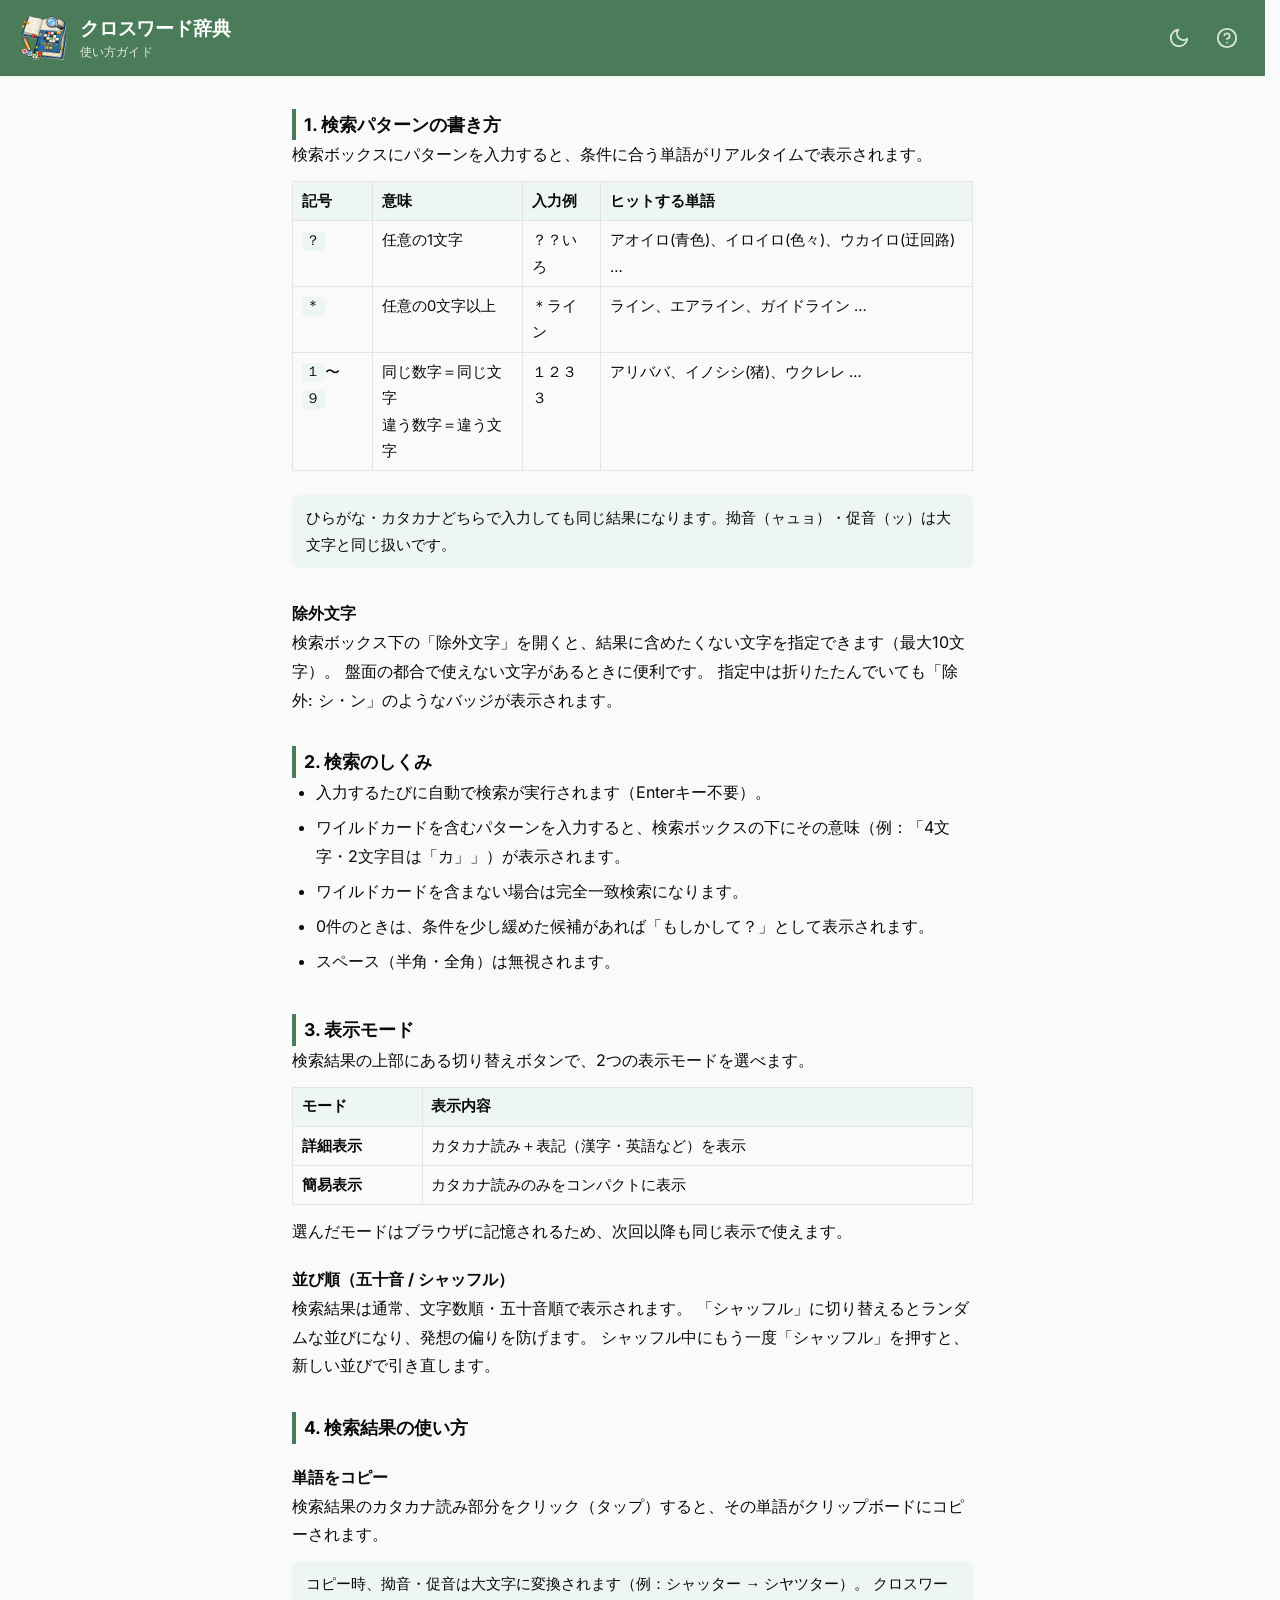
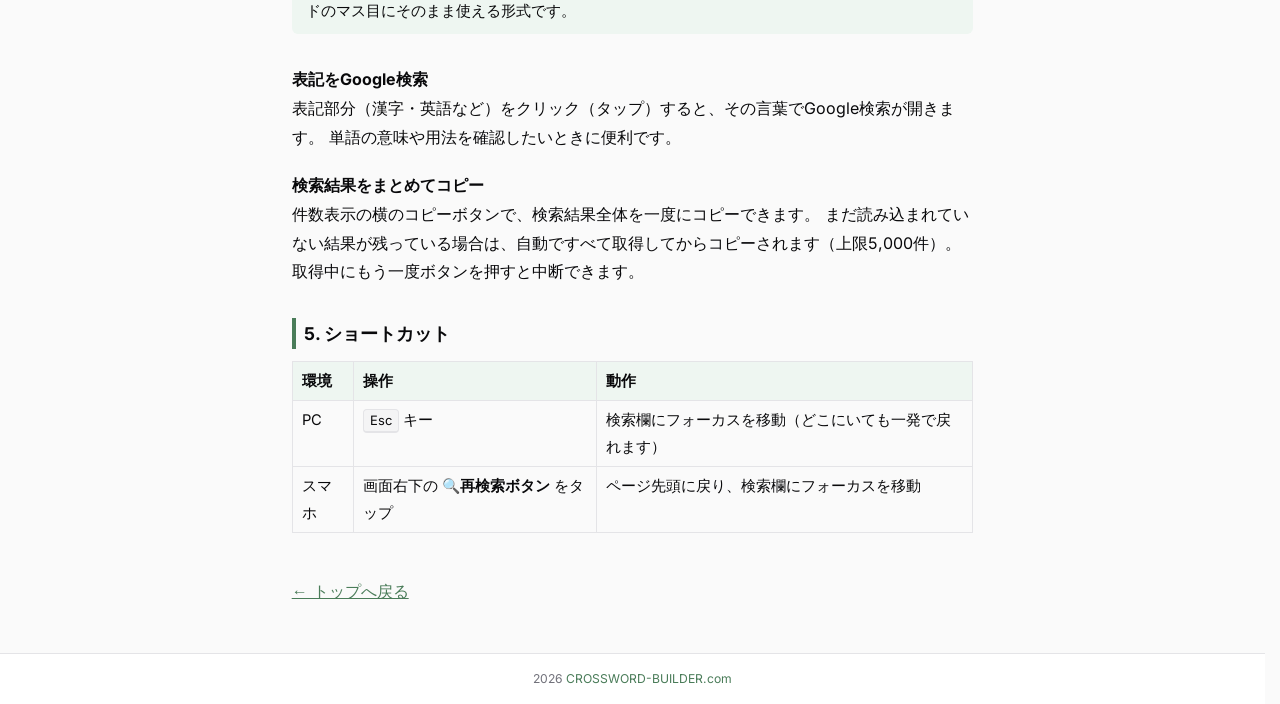
==== frontend/help.html @ 97c14ed9 "検索結果の件数表示もPCで中央寄せに Co-Authored-By: Claude Fable 5 <noreply@anthropic.com>" ====
<!DOCTYPE html>
<html lang="ja">
<head>
  <meta charset="UTF-8">
  <meta name="viewport" content="width=device-width, initial-scale=1.0">
  <meta name="theme-color" content="#4A7C59">
  <script>
    (function () {
      try {
        var t = localStorage.getItem('theme');
        if (t === 'dark' || t === 'light') {
          document.documentElement.setAttribute('data-theme', t);
        }
      } catch (e) {}
      document.addEventListener('DOMContentLoaded', function () {
        var btn = document.getElementById('theme-toggle');
        if (!btn) return;
        btn.addEventListener('click', function () {
          var html = document.documentElement;
          var cur = html.getAttribute('data-theme') ||
            (window.matchMedia('(prefers-color-scheme: dark)').matches ? 'dark' : 'light');
          var next = cur === 'dark' ? 'light' : 'dark';
          html.setAttribute('data-theme', next);
          try { localStorage.setItem('theme', next); } catch (e) {}
        });
      });
    })();
  </script>
  <meta name="robots" content="noindex,follow">
  <title>使い方ガイド｜クロスワード辞典</title>
  <meta property="og:type" content="article">
  <meta property="og:url" content="https://findword.crossword-builder.com/help.html">
  <meta property="og:title" content="使い方ガイド｜クロスワード辞典">
  <meta property="og:description" content="クロスワード辞典の検索方法・操作ガイド。">
  <meta property="og:locale" content="ja_JP">
  <meta property="og:site_name" content="クロスワード辞典">
  <meta property="og:image" content="https://findword.crossword-builder.com/og-image.jpg">
  <meta property="og:image:type" content="image/jpeg">
  <meta property="og:image:width" content="1200">
  <meta property="og:image:height" content="630">
  <meta name="twitter:card" content="summary_large_image">
  <meta name="twitter:image" content="https://findword.crossword-builder.com/og-image.jpg">
  <link rel="icon" type="image/png" href="favicon.png">
  <link rel="manifest" href="/manifest.webmanifest">
  <link rel="apple-touch-icon" href="/apple-touch-icon.png">
  <link rel="stylesheet" href="style.css?v=2026061008">
  <style>
    .help-main { max-width: 720px; margin: 0 auto; padding: 1.5em 1.2em 3em; line-height: 1.8; }
    .help-main h2 { font-size: 1.1em; margin-top: 1.8em; border-left: 4px solid var(--clr-primary); padding-left: 0.5em; }
    .help-main h2:first-of-type { margin-top: 0.5em; }
    .help-main h3 { font-size: 1em; margin-top: 1.2em; }
    .help-main table { border-collapse: collapse; width: 100%; margin: 0.8em 0; font-size: 0.92em; }
    .help-main th, .help-main td { border: 1px solid var(--clr-border); padding: 0.4em 0.6em; text-align: left; vertical-align: top; }
    .help-main th { background: var(--clr-chip-soft-bg); white-space: nowrap; }
    .help-main code { background: var(--clr-chip-soft-bg); padding: 0.1em 0.35em; border-radius: 3px; font-size: 0.95em; }
    .help-main kbd { display: inline-block; background: var(--clr-code-bg); border: 1px solid var(--clr-border); border-bottom-width: 2px; border-radius: 4px; padding: 0.1em 0.45em; font-family: inherit; font-size: 0.88em; line-height: 1.4; }
    .help-main ul, .help-main ol { padding-left: 1.5em; }
    .help-main li { margin-bottom: 0.4em; }
    .help-main .tip { background: var(--clr-chip-soft-bg); border-radius: 6px; padding: 0.7em 1em; margin: 0.8em 0; font-size: 0.92em; }
    .back-link { display: inline-block; margin-top: 2em; }
  </style>
</head>
<body>

<header>
  <a href="/" class="header-icon-link" aria-label="ホームへ戻る"><img src="favicon.png" alt="" class="header-icon" aria-hidden="true"></a>
  <div>
    <h1>クロスワード辞典</h1>
    <p>使い方ガイド</p>
  </div>
  <button type="button" class="header-theme-toggle" id="theme-toggle" aria-label="テーマ切替" title="テーマ切替">
    <svg class="theme-icon-moon" xmlns="http://www.w3.org/2000/svg" width="22" height="22" viewBox="0 0 24 24" fill="none" stroke="currentColor" stroke-width="2" stroke-linecap="round" stroke-linejoin="round" aria-hidden="true">
      <path d="M21 12.79A9 9 0 1 1 11.21 3 7 7 0 0 0 21 12.79z"/>
    </svg>
    <svg class="theme-icon-sun" xmlns="http://www.w3.org/2000/svg" width="22" height="22" viewBox="0 0 24 24" fill="none" stroke="currentColor" stroke-width="2" stroke-linecap="round" stroke-linejoin="round" aria-hidden="true">
      <circle cx="12" cy="12" r="4"/><path d="M12 2v2"/><path d="M12 20v2"/><path d="m4.93 4.93 1.41 1.41"/><path d="m17.66 17.66 1.41 1.41"/><path d="M2 12h2"/><path d="M20 12h2"/><path d="m6.34 17.66-1.41 1.41"/><path d="m19.07 4.93-1.41 1.41"/>
    </svg>
  </button>
  <a href="help.html" class="header-help-link" aria-label="使い方ガイド">
    <svg xmlns="http://www.w3.org/2000/svg" width="22" height="22" viewBox="0 0 24 24" fill="none" stroke="currentColor" stroke-width="2" stroke-linecap="round" stroke-linejoin="round" aria-hidden="true">
      <circle cx="12" cy="12" r="10"/><path d="M9.09 9a3 3 0 0 1 5.83 1c0 2-3 3-3 3"/><line x1="12" y1="17" x2="12.01" y2="17"/>
    </svg>
  </a>
</header>

<main class="help-main">

  <h2>1. 検索パターンの書き方</h2>
  <p>検索ボックスにパターンを入力すると、条件に合う単語がリアルタイムで表示されます。</p>

  <table>
    <thead>
      <tr><th>記号</th><th>意味</th><th>入力例</th><th>ヒットする単語</th></tr>
    </thead>
    <tbody>
      <tr>
        <td><code>？</code></td>
        <td>任意の1文字</td>
        <td>？？いろ</td>
        <td>アオイロ(青色)、イロイロ(色々)、ウカイロ(迂回路) …</td>
      </tr>
      <tr>
        <td><code>＊</code></td>
        <td>任意の0文字以上</td>
        <td>＊ライン</td>
        <td>ライン、エアライン、ガイドライン …</td>
      </tr>
      <tr>
        <td><code>１</code>〜<code>９</code></td>
        <td>同じ数字＝同じ文字<br>違う数字＝違う文字</td>
        <td>１２３３</td>
        <td>アリババ、イノシシ(猪)、ウクレレ …</td>
      </tr>
    </tbody>
  </table>
<!--
  <h3>組み合わせ例</h3>
  <ul>
    <li><code>ク？スワード</code> → クロスワード</li>
    <li><code>＊トリ</code> → トリ、コトリ、カキトリ …</li>
    <li><code>１２１２</code> → アイアイ、イロイロ …（繰り返しパターン）</li>
  </ul>
-->
  <div class="tip">
    ひらがな・カタカナどちらで入力しても同じ結果になります。拗音（ャュョ）・促音（ッ）は大文字と同じ扱いです。
  </div>

  <h3>除外文字</h3>
  <p>
    検索ボックス下の「除外文字」を開くと、結果に含めたくない文字を指定できます（最大10文字）。
    盤面の都合で使えない文字があるときに便利です。
    指定中は折りたたんでいても「除外: シ・ン」のようなバッジが表示されます。
  </p>

  <h2>2. 検索のしくみ</h2>
  <ul>
    <li>入力するたびに自動で検索が実行されます（Enterキー不要）。</li>
    <li>ワイルドカードを含むパターンを入力すると、検索ボックスの下にその意味（例：「4文字・2文字目は「カ」」）が表示されます。</li>
    <li>ワイルドカードを含まない場合は完全一致検索になります。</li>
    <li>0件のときは、条件を少し緩めた候補があれば「もしかして？」として表示されます。</li>
    <li>スペース（半角・全角）は無視されます。</li>
  </ul>

  <h2>3. 表示モード</h2>
  <p>検索結果の上部にある切り替えボタンで、2つの表示モードを選べます。</p>
  <table>
    <thead>
      <tr><th>モード</th><th>表示内容</th></tr>
    </thead>
    <tbody>
      <tr>
        <td><strong>詳細表示</strong></td>
        <td>カタカナ読み＋表記（漢字・英語など）を表示</td>
      </tr>
      <tr>
        <td><strong>簡易表示</strong></td>
        <td>カタカナ読みのみをコンパクトに表示</td>
      </tr>
    </tbody>
  </table>
  <p>選んだモードはブラウザに記憶されるため、次回以降も同じ表示で使えます。</p>

  <h3>並び順（五十音 / シャッフル）</h3>
  <p>
    検索結果は通常、文字数順・五十音順で表示されます。
    「シャッフル」に切り替えるとランダムな並びになり、発想の偏りを防げます。
    シャッフル中にもう一度「シャッフル」を押すと、新しい並びで引き直します。
  </p>

  <h2>4. 検索結果の使い方</h2>

  <h3>単語をコピー</h3>
  <p>
    検索結果のカタカナ読み部分をクリック（タップ）すると、その単語がクリップボードにコピーされます。
  </p>
  <div class="tip">
    コピー時、拗音・促音は大文字に変換されます（例：シャッター → シヤツター）。
    クロスワードのマス目にそのまま使える形式です。
  </div>

  <h3>表記をGoogle検索</h3>
  <p>
    表記部分（漢字・英語など）をクリック（タップ）すると、その言葉でGoogle検索が開きます。
    単語の意味や用法を確認したいときに便利です。
  </p>

  <h3>検索結果をまとめてコピー</h3>
  <p>
    件数表示の横のコピーボタンで、検索結果全体を一度にコピーできます。
    まだ読み込まれていない結果が残っている場合は、自動ですべて取得してからコピーされます（上限5,000件）。
    取得中にもう一度ボタンを押すと中断できます。
  </p>

  <h2>5. ショートカット</h2>
  <table>
    <thead>
      <tr><th>環境</th><th>操作</th><th>動作</th></tr>
    </thead>
    <tbody>
      <tr>
        <td>PC</td>
        <td><kbd>Esc</kbd> キー</td>
        <td>検索欄にフォーカスを移動（どこにいても一発で戻れます）</td>
      </tr>
      <tr>
        <td>スマホ</td>
        <td>画面右下の <strong>🔍再検索ボタン</strong> をタップ</td>
        <td>ページ先頭に戻り、検索欄にフォーカスを移動</td>
      </tr>
    </tbody>
  </table>

  <p class="back-link"><a href="/">← トップへ戻る</a></p>
</main>

<footer>
  2026 <a href="https://crossword-builder.com" target="_blank" rel="noopener">CROSSWORD-BUILDER.com</a>
</footer>

</body>
</html>
---- frontend/style.css ----
@font-face {
  font-family: 'Inter';
  font-style: normal;
  font-weight: 400 700;
  font-display: swap;
  src: url('fonts/inter-latin.woff2') format('woff2');
  unicode-range: U+0000-00FF, U+0131, U+0152-0153, U+02BB-02BC, U+02C6, U+02DA,
    U+02DC, U+0304, U+0308, U+0329, U+2000-206F, U+20AC, U+2122, U+2191,
    U+2193, U+2212, U+2215, U+FEFF, U+FFFD;
}

/* Noto Sans JP is bundled at frontend/fonts/noto-sans-jp/.
   To enable it again, add this as the first line:
   @import url('fonts/noto-sans-jp/package/wght.css');
   Then include "Noto Sans JP" after "Inter" in the body font-family. */

/* ─────────────────────────────────────────
   リセット・基本
───────────────────────────────────────── */
*, *::before, *::after {
  box-sizing: border-box;
  margin: 0;
  padding: 0;
}

:root {
  /* ─────────────────────────────────────────
     デザイントークン（shadcn/ui new-york 寄せ）
     既存の --clr-* は互換のため残置。新規は shadcn 命名に揃える。
  ───────────────────────────────────────── */

  /* 基本色（new-york: ややクールなニュートラル zinc 寄り） */
  --clr-bg:         #fafafa;   /* zinc-50 相当 */
  --clr-surface:    #ffffff;
  --clr-border:     #e4e4e7;   /* zinc-200 */
  --clr-text:       #09090b;   /* zinc-950 */
  --clr-muted:      #71717a;   /* zinc-500 */
  --clr-disabled:   #a1a1aa;   /* zinc-400 */
  --clr-reading:    #09090b;
  --clr-divider:    #e4e4e7;

  /* プライマリ（ブランド moss green） */
  --clr-primary:      #4A7C59;
  --clr-primary-rgb:  74, 124, 89;
  --clr-primary-fill:    #4A7C59;
  --clr-primary-fill-hv: #3F6B4C;
  --clr-primary-hv:      var(--clr-primary-fill-hv);

  /* ホバー / 副次色 */
  --clr-hover-bg:       #f4f4f5;   /* zinc-100：ニュートラルなホバー */
  --clr-hover-border:   #9fbea8;
  --clr-variant-bg:     #f4f4f5;
  --clr-variant-border: #e4e4e7;
  --clr-variant-text:   #52525b;   /* zinc-600 */
  --clr-chip-soft-bg:   #eef6f1;
  --clr-code-bg:        #f4f4f5;
  --clr-code-accent:    #c7254e;
  --clr-clear-btn-bg:   #71717a;
  --clr-clear-btn-hv:   #27272a;

  /* 状態 */
  --clr-error:      #dc2626;   /* shadcn destructive */

  /* トースト */
  --clr-toast-bg:   #18181b;   /* zinc-900 */
  --clr-toast-text: #fafafa;

  /* shadcn 命名エイリアス */
  --background:           var(--clr-bg);
  --foreground:           var(--clr-text);
  --card:                 var(--clr-surface);
  --card-foreground:      var(--clr-text);
  --popover:              var(--clr-surface);
  --popover-foreground:   var(--clr-text);
  --primary:              var(--clr-primary-fill);
  --primary-foreground:   #ffffff;
  --secondary:            var(--clr-hover-bg);
  --secondary-foreground: var(--clr-text);
  --muted:                var(--clr-hover-bg);
  --muted-foreground:     var(--clr-muted);
  --accent:               var(--clr-hover-bg);
  --accent-foreground:    var(--clr-text);
  --destructive:          var(--clr-error);
  --border:               var(--clr-border);
  --input:                var(--clr-border);
  --ring:                 rgba(var(--clr-primary-rgb), .55);

  /* 角丸スケール（new-york: 0.5rem 基準＋小・中） */
  --radius:         8px;        /* card / area */
  --radius-md:      6px;        /* button / input */
  --radius-sm:      4px;        /* chip 内訳要素 */

  /* シャドウスケール（shadcn は非常に控えめ） */
  --shadow-xs:      0 1px 2px 0 rgba(0,0,0,.04);
  --shadow-sm:      0 1px 2px 0 rgba(0,0,0,.05);
  --shadow:         0 1px 3px 0 rgba(0,0,0,.08), 0 1px 2px -1px rgba(0,0,0,.06);
  --shadow-md:      0 4px 6px -1px rgba(0,0,0,.10), 0 2px 4px -2px rgba(0,0,0,.06);
  --shadow-lg:      0 10px 15px -3px rgba(0,0,0,.10), 0 4px 6px -4px rgba(0,0,0,.05);
}

/* ─────────────────────────────────────────
   ダークモード
   ・初期状態は OS 設定（prefers-color-scheme）に追従
   ・ユーザーがヘッダーのトグルで明示指定した場合は
     html[data-theme="light" | "dark"] が最優先で適用される
───────────────────────────────────────── */
/* ダークモード共通トークン（new-york dark: zinc-950 / zinc-50 系） */
@media (prefers-color-scheme: dark) {
  /* ユーザーが明示的にライトを選んでいない場合のみ適用 */
  html:not([data-theme="light"]) {
    --clr-bg:         #09090b;   /* zinc-950 */
    --clr-surface:    #18181b;   /* zinc-900 */
    --clr-border:     #27272a;   /* zinc-800 */
    --clr-text:       #fafafa;   /* zinc-50 */
    --clr-muted:      #a1a1aa;   /* zinc-400 */
    --clr-disabled:   #52525b;   /* zinc-600 */
    --clr-reading:    #fafafa;
    --clr-divider:    #27272a;

    --clr-primary:         #8FBC9A;
    --clr-primary-rgb:     143, 188, 154;
    --clr-primary-fill:    #4A7C59;
    --clr-primary-fill-hv: #5B8F68;

    --clr-hover-bg:       #27272a;   /* zinc-800：ニュートラルなホバー */
    --clr-hover-border:   #5f8b6d;
    --clr-variant-bg:     #27272a;
    --clr-variant-border: #3f3f46;   /* zinc-700 */
    --clr-variant-text:   #d4d4d8;   /* zinc-300 */
    --clr-chip-soft-bg:   rgba(143, 188, 154, .15);
    --clr-code-bg:        #27272a;
    --clr-code-accent:    #ff8095;
    --clr-clear-btn-bg:   #3f3f46;
    --clr-clear-btn-hv:   #71717a;

    --clr-error:      #ef4444;
    --destructive:    #ef4444;

    --clr-toast-bg:   #fafafa;       /* shadcn dark Sonner: 反転して明色背景 */
    --clr-toast-text: #18181b;

    /* shadcn 命名再設定（暗色側で必要なものだけ上書き） */
    --background:           var(--clr-bg);
    --foreground:           var(--clr-text);
    --card:                 var(--clr-surface);
    --card-foreground:      var(--clr-text);
    --popover:              var(--clr-surface);
    --popover-foreground:   var(--clr-text);
    --secondary:            #27272a;
    --secondary-foreground: var(--clr-text);
    --muted:                #27272a;
    --muted-foreground:     var(--clr-muted);
    --accent:               #27272a;
    --accent-foreground:    var(--clr-text);
    --border:               var(--clr-border);
    --input:                var(--clr-border);
    --ring:                 rgba(var(--clr-primary-rgb), .65);

    --shadow-xs:      0 1px 2px 0 rgba(0,0,0,.40);
    --shadow-sm:      0 1px 2px 0 rgba(0,0,0,.45);
    --shadow:         0 1px 3px 0 rgba(0,0,0,.55), 0 1px 2px -1px rgba(0,0,0,.45);
    --shadow-md:      0 4px 6px -1px rgba(0,0,0,.55), 0 2px 4px -2px rgba(0,0,0,.40);
    --shadow-lg:      0 10px 15px -3px rgba(0,0,0,.60), 0 4px 6px -4px rgba(0,0,0,.40);
  }
}

/* ユーザーがダークを明示指定（OS 設定より優先） */
html[data-theme="dark"] {
  --clr-bg:         #09090b;
  --clr-surface:    #18181b;
  --clr-border:     #27272a;
  --clr-text:       #fafafa;
  --clr-muted:      #a1a1aa;
  --clr-disabled:   #52525b;
  --clr-reading:    #fafafa;
  --clr-divider:    #27272a;

  --clr-primary:         #8FBC9A;
  --clr-primary-rgb:     143, 188, 154;
  --clr-primary-fill:    #4A7C59;
  --clr-primary-fill-hv: #5B8F68;

  --clr-hover-bg:       #27272a;
  --clr-hover-border:   #5f8b6d;
  --clr-variant-bg:     #27272a;
  --clr-variant-border: #3f3f46;
  --clr-variant-text:   #d4d4d8;
  --clr-chip-soft-bg:   rgba(143, 188, 154, .15);
  --clr-code-bg:        #27272a;
  --clr-code-accent:    #ff8095;
  --clr-clear-btn-bg:   #3f3f46;
  --clr-clear-btn-hv:   #71717a;

  --clr-error:      #ef4444;
  --destructive:    #ef4444;

  --clr-toast-bg:   #fafafa;
  --clr-toast-text: #18181b;

  --background:           var(--clr-bg);
  --foreground:           var(--clr-text);
  --card:                 var(--clr-surface);
  --card-foreground:      var(--clr-text);
  --popover:              var(--clr-surface);
  --popover-foreground:   var(--clr-text);
  --secondary:            #27272a;
  --secondary-foreground: var(--clr-text);
  --muted:                #27272a;
  --muted-foreground:     var(--clr-muted);
  --accent:               #27272a;
  --accent-foreground:    var(--clr-text);
  --border:               var(--clr-border);
  --input:                var(--clr-border);
  --ring:                 rgba(var(--clr-primary-rgb), .65);

  --shadow-xs:      0 1px 2px 0 rgba(0,0,0,.40);
  --shadow-sm:      0 1px 2px 0 rgba(0,0,0,.45);
  --shadow:         0 1px 3px 0 rgba(0,0,0,.55), 0 1px 2px -1px rgba(0,0,0,.45);
  --shadow-md:      0 4px 6px -1px rgba(0,0,0,.55), 0 2px 4px -2px rgba(0,0,0,.40);
  --shadow-lg:      0 10px 15px -3px rgba(0,0,0,.60), 0 4px 6px -4px rgba(0,0,0,.40);
}

html {
  font-size: 16px;
  -webkit-text-size-adjust: 100%;
  scrollbar-gutter: stable; /* スクロールバー出入りによるレイアウトシフト防止 */
}

/* スクリーンリーダー専用（視覚的には完全に非表示） */
.sr-only {
  position: absolute;
  width: 1px;
  height: 1px;
  padding: 0;
  margin: -1px;
  overflow: hidden;
  clip: rect(0, 0, 0, 0);
  white-space: nowrap;
  border: 0;
}

body {
  /* Inter（英数）→ システム日本語フォントの順でフォールバック。
     shadcn 標準の "feature settings" を有効化して、cv11(一階建て a) 等を活かす */
  font-family: "Inter", -apple-system, BlinkMacSystemFont, "Helvetica Neue", Arial,
               "Hiragino Kaku Gothic ProN", "Hiragino Sans", Meiryo, sans-serif;
  font-feature-settings: "cv11", "ss01", "ss03";
  font-weight: 400;
  background: var(--clr-bg);
  color: var(--clr-text);
  min-height: 100dvh;
  display: flex;
  flex-direction: column;
  -webkit-font-smoothing: antialiased;
  -moz-osx-font-smoothing: grayscale;
}

/* ─────────────────────────────────────────
   ヘッダー
───────────────────────────────────────── */
header {
  background: var(--clr-primary-fill);
  color: #fff;
  padding: 14px 20px;
  box-shadow: var(--shadow-sm);
  display: flex;
  align-items: center;
  gap: 12px;
}

.header-icon-link {
  display: flex;
  flex-shrink: 0;
}

.header-icon {
  width: 48px;
  height: 48px;
}

header h1 {
  font-size: 1.2rem;
  font-weight: 600;
  letter-spacing: -.01em;   /* shadcn 流のタイト目なヘッディング */
}

header p {
  font-size: .78rem;
  opacity: .85;
  margin-top: 2px;
  letter-spacing: .01em;
}

.header-help-link {
  flex-shrink: 0;
  display: flex;
  align-items: center;
  justify-content: center;
  width: 36px;
  height: 36px;
  border-radius: 50%;
  color: #fff;
  opacity: .8;
  transition: opacity .15s, background .15s, box-shadow .15s;
}

.header-help-link:hover {
  opacity: 1;
  background: rgba(255, 255, 255, .15);
}

.header-help-link:focus-visible {
  outline: none;
  box-shadow: 0 0 0 3px rgba(255, 255, 255, .35);
}

/* テーマ切替ボタン */
.header-theme-toggle {
  margin-left: auto;
  flex-shrink: 0;
  display: flex;
  align-items: center;
  justify-content: center;
  width: 36px;
  height: 36px;
  padding: 0;
  border: none;
  border-radius: 50%;
  background: transparent;
  color: #fff;
  cursor: pointer;
  opacity: .8;
  transition: opacity .15s, background .15s, transform .3s ease, box-shadow .15s;
}

.header-theme-toggle:hover {
  opacity: 1;
  background: rgba(255, 255, 255, .15);
}

.header-theme-toggle:focus-visible {
  outline: none;
  box-shadow: 0 0 0 3px rgba(255, 255, 255, .35);
}

.header-theme-toggle:active {
  transform: rotate(-20deg);
}

/* アイコン表示切替：ライト表示時は月、ダーク表示時は太陽 */
.theme-icon-sun { display: none; }
.theme-icon-moon { display: block; }

@media (prefers-color-scheme: dark) {
  html:not([data-theme="light"]) .theme-icon-sun { display: block; }
  html:not([data-theme="light"]) .theme-icon-moon { display: none; }
}

html[data-theme="dark"] .theme-icon-sun { display: block; }
html[data-theme="dark"] .theme-icon-moon { display: none; }

html[data-theme="light"] .theme-icon-sun { display: none; }
html[data-theme="light"] .theme-icon-moon { display: block; }

/* ─────────────────────────────────────────
   メインコンテンツ
───────────────────────────────────────── */
main {
  flex: 1;
  max-width: 720px;
  width: 100%;
  margin: 0 auto;
  padding: 4px 16px 0;
  display: flex;
  flex-direction: column;
}

/* ─────────────────────────────────────────
   検索ボックス
───────────────────────────────────────── */
.search-sticky-wrap {
  position: sticky;
  top: 0;
  z-index: 30;
  background: var(--clr-bg);
  padding: 24px 16px 40px;
}

.search-area {
  max-width: 688px; /* main の max-width(720px) - 左右パディング(16px×2) */
  margin: 0 auto;
  background: var(--card);
  border: 1px solid var(--border);
  border-radius: var(--radius);
  padding: 20px;
  box-shadow: var(--shadow-sm);
}

.search-area label {
  display: block;
  font-size: 1rem;
  font-weight: 600;
  margin-bottom: 10px;
  color: var(--clr-text);
  text-align: center;
  letter-spacing: -.01em;
}

.input-row {
  display: flex;
  gap: 8px;
  align-items: center;
}

/* スマホ用ワイルドカード挿入チップ（デフォルト非表示・モバイル用メディアクエリで表示） */
.wc-chips {
  display: none;
  gap: 6px;
  margin-top: 8px;
  overflow: visible;
}

/* IME 変換中はチップを無効化（iOS Safari で composition を強制確定できないため） */
.wc-chips.disabled {
  opacity: .4;
  pointer-events: none;
}

/* 除外文字（折りたたみ式） */
.exclude-row {
  display: flex;
  align-items: center;
  gap: 8px;
  margin-top: 6px;
}

.exclude-toggle {
  display: inline-flex;
  align-items: center;
  gap: 5px;
  height: 26px;
  padding: 0 8px;
  margin-left: -8px; /* テキスト開始位置を入力欄と揃える */
  border: none;
  background: transparent;
  color: var(--muted-foreground);
  border-radius: var(--radius-md);
  font-family: inherit;
  font-size: .8rem;
  font-weight: 500;
  cursor: pointer;
  user-select: none;
  -webkit-tap-highlight-color: transparent;
  transition: background .15s, color .15s, box-shadow .15s;
}

.exclude-toggle:hover {
  background: var(--accent);
  color: var(--accent-foreground);
}

.exclude-toggle:focus-visible {
  outline: none;
  box-shadow: 0 0 0 3px var(--ring);
}

.exclude-toggle.active {
  color: var(--clr-primary);
}

.exclude-toggle .exclude-chevron {
  transition: transform .15s;
}

.exclude-toggle[aria-expanded="true"] .exclude-chevron {
  transform: rotate(180deg);
}

/* 折りたたみ中の設定内容バッジ（クリックで編集パネルを開く） */
.exclude-badge {
  display: inline-flex;
  align-items: center;
  padding: 1px 10px;
  border: 1px solid transparent;
  border-radius: 999px;
  background: var(--secondary);
  color: var(--secondary-foreground);
  font-family: inherit;
  font-size: .78rem;
  font-weight: 500;
  line-height: 1.45;
  cursor: pointer;
  transition: background-color .12s ease, border-color .12s ease, color .12s ease;
}

.exclude-badge:hover {
  background: var(--accent);
  border-color: var(--clr-primary);
}

.exclude-badge:focus-visible {
  outline: none;
  box-shadow: 0 0 0 3px var(--ring);
}

.exclude-badge[hidden] {
  display: none;
}

.exclude-panel {
  margin-top: 4px;
}

.exclude-panel[hidden] {
  display: none;
}

#exclude-input {
  width: 100%;
  max-width: 280px;
  height: 34px;
  padding: 0 12px;
  border: 1px solid var(--input);
  border-radius: var(--radius-md);
  background: var(--clr-surface);
  color: var(--clr-text);
  font-family: inherit;
  font-size: .95rem;
  transition: border-color .15s, box-shadow .15s;
}

#exclude-input:focus {
  outline: none;
  border-color: var(--clr-primary);
  box-shadow: 0 0 0 3px var(--ring);
}

#exclude-input::placeholder {
  color: var(--clr-disabled);
  font-size: .85rem;
}

.pattern-assist {
  margin-top: .5rem;
  min-height: 1.35rem;
  color: var(--muted-foreground);
  font-size: .82rem;
  line-height: 1.5;
}

.pattern-assist.warn {
  color: var(--destructive);
}

/* shadcn outline Button 寄せ：1px ボーダー、ホバーで accent 背景 */
.wc-chip {
  width: 100%;
  min-width: 0;
  height: 36px;
  padding: 0 12px;
  border: 1px solid var(--border);
  background: var(--clr-surface);
  color: var(--clr-text);
  border-radius: var(--radius-md);
  font-size: 1.05rem;
  font-weight: 500;
  font-family: inherit;
  cursor: pointer;
  user-select: none;
  -webkit-tap-highlight-color: transparent;
  transition: background .12s, border-color .12s, color .12s;
}

/* 強調チップ（？＊）は薄いプライマリ色を残してわずかに目立たせる */
.wc-chip-wild {
  background: var(--clr-chip-soft-bg);
  border-color: rgba(var(--clr-primary-rgb), .35);
  color: var(--clr-primary);
  font-size: 1.2rem;
}

.wc-chip:hover {
  background: var(--accent);
  border-color: var(--clr-primary);
  color: var(--clr-primary);
}

.wc-chip:active {
  background: rgba(var(--clr-primary-rgb), .15);
  border-color: var(--clr-primary);
}

.wc-chip:focus-visible {
  outline: none;
  box-shadow: 0 0 0 3px var(--ring);
}

.input-wrapper {
  position: relative;
  flex: 1;
  display: flex;
  align-items: center;
}

.input-icon-search {
  position: absolute;
  left: 12px;
  color: var(--clr-primary);
  opacity: .55;
  pointer-events: none;
  flex-shrink: 0;
}

#search-input {
  width: 100%;
  font-size: 1.25rem;
  font-family: inherit;
  padding: 10px 44px 10px 40px;
  /* shadcn Input: 1px ボーダー、 focus で 3px ring（ring カラー） */
  border: 1px solid var(--input);
  border-radius: var(--radius-md);
  outline: none;
  background: var(--clr-surface);
  color: var(--clr-text);
  transition: border-color .15s, box-shadow .15s;
  letter-spacing: .06em;
  text-overflow: ellipsis;
  box-shadow: 0 0 0 0 rgba(var(--clr-primary-rgb), 0);
  animation: input-invite 1.8s ease-out .5s;
}

@keyframes input-invite {
  0%   { box-shadow: 0 0 0 0   rgba(var(--clr-primary-rgb), 0); }
  40%  { box-shadow: 0 0 0 5px rgba(var(--clr-primary-rgb), .14); }
  100% { box-shadow: 0 0 0 0   rgba(var(--clr-primary-rgb), 0); }
}

@media (prefers-reduced-motion: reduce) {
  #search-input, #search-guide { animation: none; }
}

#clear-btn[hidden] {
  display: none;
}

/* ×ボタン非表示時（プレースホルダー表示中）は右パディングを縮小 */
.input-wrapper:has(#clear-btn[hidden]) #search-input {
  padding-right: 12px;
}

/* 検索中スピナー（×ボタンの左隣）
   ─── 実装メモ ────────────────────────────────────────────────
   <div> で <svg> をラップし、div 側を 2D rotate でくるくる回す構造。
   SVG 直接回転より div 回転のほうが Chrome の合成レイヤー化に
   載りやすい（ただし Chrome Windows の小要素描画では
   メインスレッド paint に落ちやすくジャンクが残ることがある。
   iOS Safari ではスムーズ）。
   NOTE: rotate3d + backface-visibility: hidden の組み合わせは
   一部 Chrome/GPU 環境で「背面判定誤り → 不可視化」のバグを踏む
   ため採用しない。2D rotate + translateZ(0) に留める。
   ─────────────────────────────────────────────────────────── */
.search-spinner {
  position: absolute;
  right: 40px;
  top: 50%;
  width: 18px;
  height: 18px;
  margin-top: -9px;          /* translateY(-50%) は回転アニメと競合するため固定オフセット */
  color: var(--clr-primary); /* 内部 <circle stroke="currentColor"> が拾う */
  animation: search-spinner-rotate .8s linear infinite;
  transform-origin: 50% 50%;
  will-change: transform;
  /* 親の再描画サイクルから切り離して独立に GPU 合成させる */
  contain: layout paint;
  pointer-events: none;
}

.search-spinner > svg {
  display: block;
  width: 100%;
  height: 100%;
  overflow: visible;         /* stroke-linecap:round が viewBox 外に滲んでも切れないように */
}

.search-spinner[hidden] {
  display: none;
}

/* スピナー表示中は入力の右側に余白を確保（× ボタン＋スピナー分） */
.input-wrapper:has(.search-spinner:not([hidden])) #search-input {
  padding-right: 64px;
}

@keyframes search-spinner-rotate {
  /* translateZ(0) で 3D コンテキストを維持し GPU レイヤー化を要求
     （rotate3d と違い backface 判定は走らないので非表示化バグなし）*/
  from { transform: translateZ(0) rotate(0deg); }
  to   { transform: translateZ(0) rotate(360deg); }
}

@media (prefers-reduced-motion: reduce) {
  .search-spinner {
    animation: search-spinner-pulse 1.2s ease-in-out infinite;
  }
  @keyframes search-spinner-pulse {
    0%, 100% { opacity: .3; }
    50%      { opacity: 1;  }
  }
}

/* クリアボタン（shadcn ghost icon button 寄せ：丸型・控えめ・hoverで濃く） */
#clear-btn {
  position: absolute;
  right: 10px;
  display: flex;
  align-items: center;
  justify-content: center;
  width: 22px;
  height: 22px;
  padding: 0;
  border: none;
  border-radius: 50%;
  background: var(--clr-clear-btn-bg);
  color: #fff;
  cursor: pointer;
  flex-shrink: 0;
  opacity: .75;
  transition: background .15s, opacity .15s;
}

/* タップ判定を 44x44 に拡張（視覚は 22x22 のまま） */
#clear-btn::before {
  content: "";
  position: absolute;
  inset: -11px;
}

#clear-btn:hover {
  background: var(--clr-clear-btn-hv);
  opacity: 1;
}

#clear-btn:focus-visible {
  outline: none;
  box-shadow: 0 0 0 3px var(--ring);
}

#search-input:focus {
  border-color: var(--clr-primary);
  /* shadcn 標準: 3px ring + ring カラー */
  box-shadow: 0 0 0 3px var(--ring);
}

#search-input::placeholder {
  color: var(--clr-disabled);
  font-size: 1rem;
}

.hint {
  font-size: .78rem;
  color: var(--clr-muted);
  margin-top: 8px;
  line-height: 1.6;
}

.sp-br {
  display: none;
}

.hint code {
  background: var(--clr-code-bg);
  border-radius: 3px;
  padding: 1px 5px;
  font-family: "Consolas", "Menlo", monospace;
  font-size: .82rem;
  color: var(--clr-error);
}

/* ─────────────────────────────────────────
   結果ヘッダー（件数 + コピーボタン）
───────────────────────────────────────── */
.results-header {
  position: sticky;
  top: 0; /* JS で上書き */
  z-index: 20;
  background: var(--clr-bg);
  padding: 0 16px 8px;
}
/* Safari サブピクセルの隙間を塞ぐ */
.results-header::before {
  content: '';
  position: absolute;
  top: -2px;
  left: 0;
  right: 0;
  height: 2px;
  background: var(--clr-bg);
}

.results-header-inner {
  max-width: 688px;
  margin: 0 auto;
  display: flex;
  align-items: flex-start;
  justify-content: space-between;
  min-height: 36px;
  padding: 2px 0 6px;
  gap: 12px;
}

.results-summary {
  display: flex;
  flex-direction: column;
  align-items: center; /* 件数表示・トグル行とも中央寄せ（PC/スマホ共通） */
  min-width: 0;
  max-width: 100%;
  width: 100%;
}

#hit-count {
  font-size: 1rem;
  font-weight: 600;
  color: var(--clr-text);
  letter-spacing: -.01em;
  font-variant-numeric: tabular-nums; /* 件数の数字幅を等幅化して更新時のブレを抑える */
  transition: color .15s, opacity .15s;
}

#hit-count .count {
  display: inline-block;
  min-width: 1.2em; /* 1桁⇄複数桁でレイアウトが揺れないように最小幅を確保 */
  text-align: right;
}

#hit-count.stale {
  opacity: .5; /* 検索結果の更新待ち（debounce 中）に薄くフェード */
}

#hit-count.zero {
  color: var(--clr-muted);
}

.results-actions {
  display: flex;
  gap: 8px;
  align-items: center;
}


/* 件数 ＋ すべてコピー（アイコンのみ）を横並び */
.hit-count-wrap {
  display: inline-flex;
  align-items: center;
  gap: 4px;
  min-height: 32px;
  min-width: 0;
}

/* すべてコピー ボタン（shadcn ghost icon button） */
.copy-all-btn {
  display: inline-flex;
  align-items: center;
  justify-content: center;
  width: 32px;
  height: 32px;
  padding: 0;
  border: none;
  border-radius: var(--radius-md);
  background: transparent;
  color: var(--muted-foreground);
  cursor: pointer;
  transition: background .15s, color .15s, opacity .15s, box-shadow .15s;
}

.copy-all-btn[hidden] {
  display: none;
}

.copy-all-btn:hover:not(:disabled) {
  background: var(--accent);
  color: var(--accent-foreground);
}

.copy-all-btn:focus-visible {
  outline: none;
  box-shadow: 0 0 0 3px var(--ring);
}

.copy-all-btn:disabled {
  opacity: .4;
  cursor: not-allowed;
}

/* 一括取得中：コピーアイコンをスピナー＋進捗件数に差し替え（再クリックで中断） */
.copy-all-btn .copy-spinner,
.copy-all-btn .copy-progress {
  display: none;
}

.copy-all-btn.loading {
  width: auto;
  padding: 0 8px;
  gap: 6px;
}

.copy-all-btn.loading .copy-icon {
  display: none;
}

.copy-all-btn.loading .copy-spinner {
  display: block;
  animation: search-spinner-rotate .8s linear infinite;
}

.copy-all-btn.loading .copy-progress {
  display: inline;
  font-size: .78rem;
  font-variant-numeric: tabular-nums;
  color: var(--muted-foreground);
  white-space: nowrap;
}

/* 並び順トグル＋表示モードトグルの横並びコンテナ（件数表示の下・中央寄せ） */
.toggle-row {
  display: flex;
  align-items: center;
  gap: 8px;
  flex-shrink: 0;
  margin-top: 6px;
}

/* shadcn ToggleGroup（outline variant）: 細ボーダー＋区切り線 */
.view-toggle-group {
  display: flex;
  border: 1px solid var(--border);
  border-radius: var(--radius-md);
  overflow: hidden;
  background: var(--clr-surface);
}

.view-toggle-group[hidden] {
  display: none;
}

.view-toggle-group button {
  font-size: .82rem;
  font-family: inherit;
  font-weight: 500;
  padding: 0 12px;
  height: 32px;
  border: none;
  cursor: pointer;
  background: transparent;
  color: var(--clr-muted);
  transition: background .15s, color .15s, box-shadow .15s;
  white-space: nowrap;
}

.view-toggle-group button.active {
  background: var(--clr-primary-fill);
  color: #fff;
}

.view-toggle-group button:hover:not(.active) {
  background: var(--accent);
  color: var(--clr-text);
}

.view-toggle-group button:focus {
  outline: none;
}

.view-toggle-group button:focus-visible {
  outline: none;
  box-shadow: inset 0 0 0 2px var(--clr-primary);
}

.view-toggle-group button + button {
  border-left: 1px solid var(--border);
}

/* 簡易表示モード */
#results-list.simple {
  flex-direction: row;
  flex-wrap: wrap;
  gap: 6px;
}

#results-list.simple .variants {
  display: none;
}

#results-list.simple .message {
  width: 100%;
}

#results-list.simple .word-item {
  padding: 0;
}

#results-list.simple .reading-copy {
  width: 100%;
  padding: 10px 14px;
}


/* ─────────────────────────────────────────
   結果リスト
───────────────────────────────────────── */
#results-list {
  list-style: none;
  display: flex;
  flex-direction: column;
  gap: 6px;
  transition: opacity .1s;
}

#results-list.stale {
  opacity: .4;
  pointer-events: none;
}

/* shadcn Card 寄せ：1px ボーダー、極小シャドウ、ホバー時に accent */
.word-item {
  display: flex;
  align-items: center;
  gap: 12px;
  background: var(--card);
  border: 1px solid var(--border);
  border-radius: var(--radius-md);
  padding: 10px 14px;
  box-shadow: var(--shadow-xs);
  transition: background .12s, border-color .12s;
  /* ビューポート外のレイアウト/ペイントをブラウザに委譲（CSS Containment） */
  content-visibility: auto;
  contain-intrinsic-size: auto 56px; /* 詳細表示の概算高（実描画後は実寸に差し替わる） */
}

#results-list.simple .word-item {
  contain-intrinsic-size: auto 40px; /* 簡易表示は 1 行ぶん低い概算 */
}

.word-item:hover {
  background: var(--clr-hover-bg);
  border-color: var(--clr-hover-border);
}

.reading {
  font-size: 1.15rem;
  font-weight: 700;
  color: var(--clr-reading);
  letter-spacing: .06em;
  white-space: nowrap;
  flex-shrink: 0;
}

.reading-copy {
  border: none;
  background: transparent;
  font: inherit;
  padding: 0;
  cursor: pointer;
  text-align: left;
  /* ヒット領域拡張の起点 */
  position: relative;
  /* word-item の上下 padding 内側いっぱいまでボタン自身を伸ばす。
     これにより ::before の top:-10px / bottom:-10px が word-item の
     枠上下まで正しく届く（text は flex で縦中央配置） */
  align-self: stretch;
  display: flex;
  align-items: center;
}

/* クリック判定を word-item 枠内（左端〜縦棒｜直前）まで拡張する透明領域。
   視覚には影響を与えず、クリックは親ボタンに伝搬する。
     inset 内訳:
       top/bottom: -10px = word-item の padding 10px ぶん（上下の枠まで）
       left:      -14px = word-item の padding-left 14px（左枠まで）
       right:     -12px = word-item の gap 12px（variants の border-left 直前まで） */
.reading-copy::before {
  content: "";
  position: absolute;
  inset: -10px -12px -10px -14px;
}

.reading-copy:hover {
  color: var(--clr-primary);
  text-decoration: none;
}

.variants {
  font-size: .82rem;
  color: var(--clr-muted);
  display: flex;
  flex-wrap: wrap;
  align-items: center;
  align-self: stretch;
  gap: 6px;
  border-left: 1px solid var(--clr-divider);
  padding-left: 12px;
  min-height: calc(0.82rem * 1.45 + 4px); /* ピルと同じ高さを確保 */
}

/* shadcn Badge (secondary) 寄せ：薄背景の pill */
.variant-link {
  display: inline-block;
  padding: 1px 10px;
  border: 1px solid transparent;
  border-radius: 999px;
  background: var(--secondary);
  color: var(--secondary-foreground);
  text-decoration: none;
  line-height: 1.45;
  font-weight: 500;
  transition: background-color .12s ease, border-color .12s ease, color .12s ease;
}

.variant-link:hover {
  color: var(--clr-primary);
  background: var(--accent);
  border-color: rgba(var(--clr-primary-rgb), .35);
  text-decoration: none;
}

/* ─────────────────────────────────────────
   状態メッセージ
───────────────────────────────────────── */
.message {
  text-align: center;
  color: var(--clr-muted);
  font-size: .92rem;
  padding: 40px 0;
}

.message.error {
  color: var(--clr-error);
  display: flex;
  flex-direction: column;
  align-items: center;
  gap: 8px;
}

.error-title {
  font-weight: 600;
  font-size: 1rem;
}

.error-hint {
  font-size: .88rem;
  color: var(--clr-muted);
  max-width: 420px;
  line-height: 1.6;
}

/* shadcn default Button: プライマリ塗り */
.error-retry {
  margin-top: 8px;
  padding: 8px 20px;
  border: 1px solid var(--clr-primary-fill);
  background: var(--clr-primary-fill);
  color: #fff;
  border-radius: var(--radius-md);
  font-family: inherit;
  font-size: .92rem;
  font-weight: 500;
  cursor: pointer;
  transition: background .12s, color .12s, box-shadow .12s;
}

.error-retry:hover {
  background: var(--clr-primary-fill-hv);
  border-color: var(--clr-primary-fill-hv);
}

.error-retry:active {
  background: var(--clr-primary-fill-hv);
  border-color: var(--clr-primary-fill-hv);
}

.error-retry:focus-visible {
  outline: none;
  box-shadow: 0 0 0 3px var(--ring);
}

/* ─────────────────────────────────────────
   0件時の代替候補提案（「もしかして？」）
───────────────────────────────────────── */
.suggestions {
  list-style: none;
  text-align: center;
  padding: 0 16px 40px;
  margin: -16px 0 0; /* .message の下に詰めて配置 */
}

/* 簡易表示モードでは .suggestions も全幅に揃える */
#results-list.simple .suggestions {
  width: 100%;
}

.suggestions-title {
  color: var(--clr-muted);
  font-size: .92rem;
  margin-bottom: 10px;
}

.suggestions-row {
  display: flex;
  flex-wrap: wrap;
  justify-content: center;
  gap: 8px;
}

/* shadcn outline Button: 1px ボーダー＋ホバーで accent */
.suggestion-btn {
  padding: 8px 16px;
  border: 1px solid var(--border);
  background: var(--clr-surface);
  color: var(--clr-text);
  border-radius: 999px;
  font-family: inherit;
  font-size: 1rem;
  font-weight: 500;
  cursor: pointer;
  transition: background .12s, border-color .12s, color .12s, box-shadow .12s;
}

.suggestion-btn:hover {
  background: var(--accent);
  border-color: var(--clr-primary);
  color: var(--clr-primary);
}

.suggestion-btn:active {
  background: rgba(var(--clr-primary-rgb), .15);
}

.suggestion-btn:focus-visible {
  outline: none;
  box-shadow: 0 0 0 3px var(--ring);
}

/* ─────────────────────────────────────────
   入力前ガイド（凡例）
───────────────────────────────────────── */
#search-guide {
  display: flex;
  flex-direction: column;
  align-items: center;
  padding: 20px 16px 24px;
  color: var(--clr-text);
  animation: guide-fadein .3s ease-out;
}

@keyframes guide-fadein {
  from { opacity: 0; transform: translateY(4px); }
  to   { opacity: 1; transform: translateY(0); }
}

#search-guide[hidden] {
  display: none;
}

.guide-title {
  font-size: 1rem;
  font-weight: 600;
  margin: 0 0 8px;
  text-align: center;
  color: var(--clr-muted);
}

.legend {
  margin: 0;
  padding: 12px 14px;
  width: 100%;
  max-width: 360px;
  background: var(--card);
  border: 1px solid var(--border);
  border-radius: var(--radius);
  box-shadow: var(--shadow-xs);
  display: flex;
  flex-direction: column;
  gap: 8px;
}

.legend-item {
  display: flex;
  align-items: center;
  gap: 10px;
}

.legend-item dt {
  flex: 0 0 auto;
}

.legend-item dt code {
  display: inline-block;
  min-width: 52px;
  box-sizing: border-box;
  text-align: center;
  background: var(--clr-code-bg);
  color: var(--clr-code-accent);
  font-size: .8rem;
  font-weight: 700;
  padding: 2px 8px;
  border-radius: var(--radius-sm);
  font-family: inherit;
  letter-spacing: .02em;
}

.legend-item dd {
  margin: 0;
  font-size: .88rem;
  color: var(--clr-muted);
  line-height: 1.5;
}

.guide-note {
  margin: 12px 0 0;
  font-size: .82rem;
  color: var(--clr-disabled);
}
.guide-note a,
.guide-note a:visited,
.help-main a,
.help-main a:visited,
.privacy-main a,
.privacy-main a:visited {
  color: var(--clr-primary);
  text-decoration: underline;
}
.guide-note a:hover,
.help-main a:hover,
.privacy-main a:hover {
  color: var(--clr-primary-fill-hv);
}


/* ─────────────────────────────────────────
   トースト（shadcn Sonner 寄せ：濃い背景＋反転テキスト＋極小シャドウ）
───────────────────────────────────────── */
.toast {
  position: fixed;
  background: var(--clr-toast-bg);
  color: var(--clr-toast-text);
  font-size: .84rem;
  font-weight: 500;
  padding: 6px 12px;
  border-radius: var(--radius-md);
  box-shadow: var(--shadow-md);
  pointer-events: none;
  white-space: nowrap;
  z-index: 999;
  opacity: 0;
  letter-spacing: .01em;
}

/* 吹き出しの三角（正方形45°回転方式、位置はJS側で調整） */
.toast::after {
  content: '';
  position: absolute;
  width: 10px;
  height: 10px;
  background: var(--clr-toast-bg);
  bottom: -5px;
  left: var(--arrow-left, 50%);
  transform: translateX(-50%) rotate(45deg);
}

/* エラー時は destructive 色 */
.toast.error {
  background: var(--clr-error);
  color: #fff;
}
.toast.error::after {
  background: var(--clr-error);
}

/* 下から上へスライドイン */
.toast.show {
  animation: toast-slide-up .22s cubic-bezier(.18, .89, .32, 1.28) forwards;
}

/* フェードアウト＋わずかに上へ */
.toast.hide {
  animation: toast-fade-out .18s ease forwards;
}

@keyframes toast-slide-up {
  from { opacity: 0; transform: translateY(calc(-100% + 8px)); }
  to   { opacity: 1; transform: translateY(-100%); }
}

@keyframes toast-fade-out {
  from { opacity: 1; transform: translateY(-100%); }
  to   { opacity: 0; transform: translateY(calc(-100% - 4px)); }
}

/* 下方向表示（ボタン上に余白が足りないとき／スティッキーヘッダー等） */
.toast.below::after {
  top: -5px;
  bottom: auto;
}
.toast.below.show {
  animation: toast-slide-down .22s cubic-bezier(.18, .89, .32, 1.28) forwards;
}
.toast.below.hide {
  animation: toast-fade-out-down .18s ease forwards;
}
@keyframes toast-slide-down {
  from { opacity: 0; transform: translateY(-8px); }
  to   { opacity: 1; transform: translateY(0); }
}
@keyframes toast-fade-out-down {
  from { opacity: 1; transform: translateY(0); }
  to   { opacity: 0; transform: translateY(4px); }
}

/* ─────────────────────────────────────────
   TOPへ戻るボタン
───────────────────────────────────────── */
#back-to-top {
  position: fixed;
  bottom: 28px;
  right: 28px;
  width: 56px;
  height: 56px;
  border: none;
  border-radius: 50%;
  background: var(--clr-primary-fill);
  color: #fff;
  display: flex;
  align-items: center;
  justify-content: center;
  cursor: pointer;
  box-shadow: var(--shadow-lg);
  opacity: 0;
  pointer-events: none;
  transition: opacity .25s ease, background .15s, box-shadow .15s;
  z-index: 100;
}

#back-to-top:focus-visible {
  outline: none;
  box-shadow: var(--shadow-lg), 0 0 0 3px var(--ring);
}

/* モバイル用コンテンツはデフォルトで非表示 */
.btt-search,
.btt-label {
  display: none;
}

#back-to-top.visible {
  opacity: 1;
  pointer-events: auto;
}

#back-to-top:hover {
  background: var(--clr-primary-fill-hv);
}

/* ─────────────────────────────────────────
   PC：トップへ戻るボタン 常時非表示
───────────────────────────────────────── */
@media (hover: hover) and (pointer: fine) {
  #back-to-top {
    display: none !important;
  }

  /* 最上部（未スクロール）は以前通りゆったり 48px
     下にスクロールしたら 24px に縮小（スティッキー追従時の上部余白を詰める）
     ※トランジションは付けない：
       検索エリアの高さが滑らかに変わると、追従する .results-header の
       sticky top（JSで同期）が毎フレームずれて件数表示が揺れるため、
       スクロール開始と同時に瞬時に切り替える */
  .search-sticky-wrap {
    padding-top: 48px;
  }
  body.is-scrolled .search-sticky-wrap {
    padding-top: 24px;
  }

  main {
    padding-bottom: 48px;
  }
}

/* ─────────────────────────────────────────
   スマホ
───────────────────────────────────────── */
@media (hover: none) and (pointer: coarse) {
  /* 検索エリアをスクロール追従から解除（結果表示エリアを広く） */
  .search-sticky-wrap {
    position: static;
  }

  /* スマホ時はワイルドカード挿入チップを表示（IME 切替不要で入力できる） */
  .wc-chips {
    display: grid;
    grid-template-columns: repeat(6, minmax(0, 1fr));
  }

  /* 入力欄がフォーカスされていない（≒キーボード非表示）ときはチップを無効化
     - キャレット位置が見えない状態での挿入ミスを防ぐ
     - .disabled（IME変換中）と同じ見た目でOK */
  body:not(.input-focused) .wc-chips {
    opacity: .4;
    pointer-events: none;
  }

  /* FABが隠れないようにコンテンツ下部に余白を追加（結果表示中のみ） */
  main.has-results {
    padding-bottom: 116px;
  }

  /* 「再検索」FABボタン：常時表示の丸型 */
  #back-to-top {
    width: 84px;
    height: 84px;
    border-radius: 50%;
    padding: 0;
    flex-direction: column;
    gap: 2px;
    right: 20px;
    bottom: 20px;
    box-shadow: var(--shadow-lg);
  }

  .btt-arrow {
    display: none;
  }

  .btt-search {
    display: block;
    width: 28px;
    height: 28px;
  }

  .btt-label {
    display: block;
    font-size: .78rem;
    font-weight: 600;
    line-height: 1;
    letter-spacing: .02em;
  }
}

/* ─────────────────────────────────────────
   フッター
───────────────────────────────────────── */
footer {
  background: var(--clr-surface);
  border-top: 1px solid var(--clr-border);
  padding: 14px 20px;
  font-size: .76rem;
  color: var(--clr-muted);
  text-align: center;
  line-height: 1.8;
}

footer a {
  color: var(--clr-primary);
  text-decoration: none;
}

footer a:hover {
  text-decoration: underline;
}

/* ─────────────────────────────────────────
   レスポンシブ
───────────────────────────────────────── */
@media (max-width: 480px) {
  #search-input {
    font-size: 1.05rem;
  }

  .header-tagline {
    display: none;
  }

  .sp-br {
    display: block;
  }

  .reading {
    font-size: 1rem;
  }

  .results-header-inner {
    flex-direction: column;
    align-items: center;
    gap: 8px;
  }
}
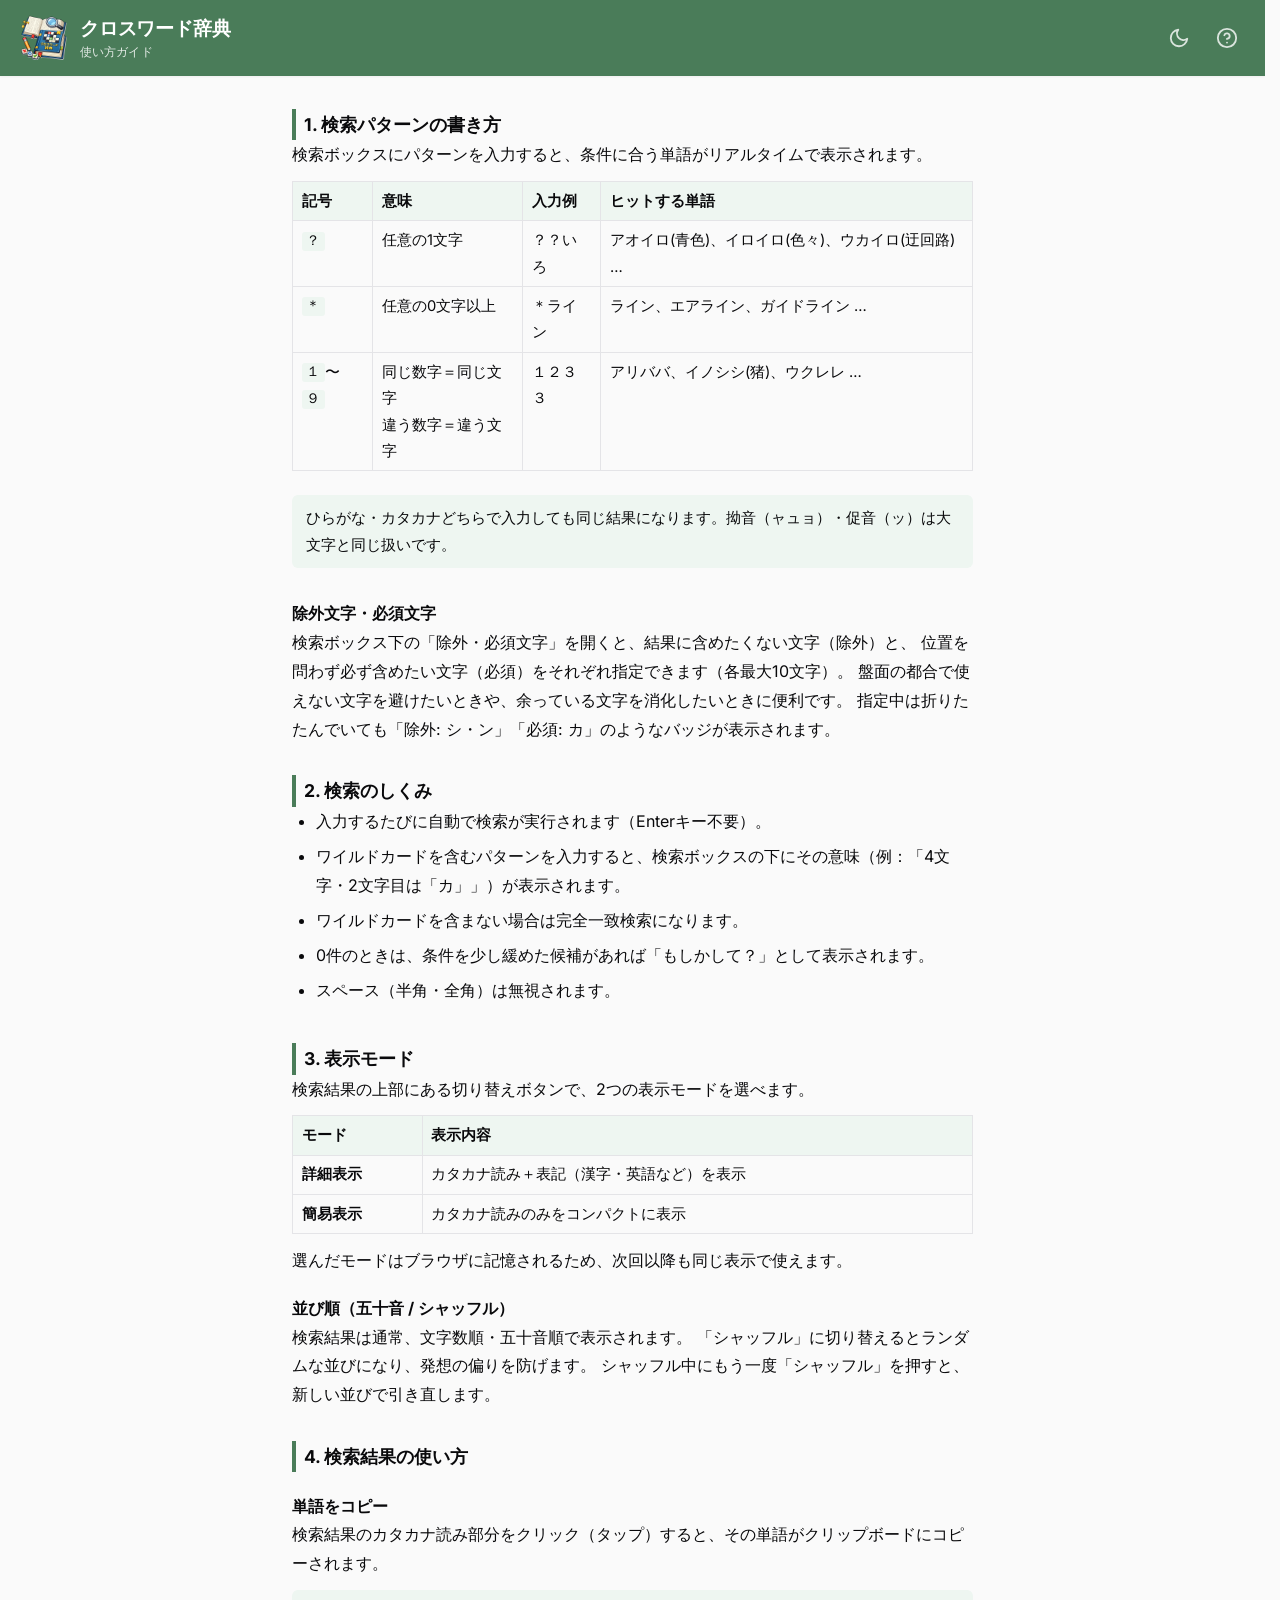
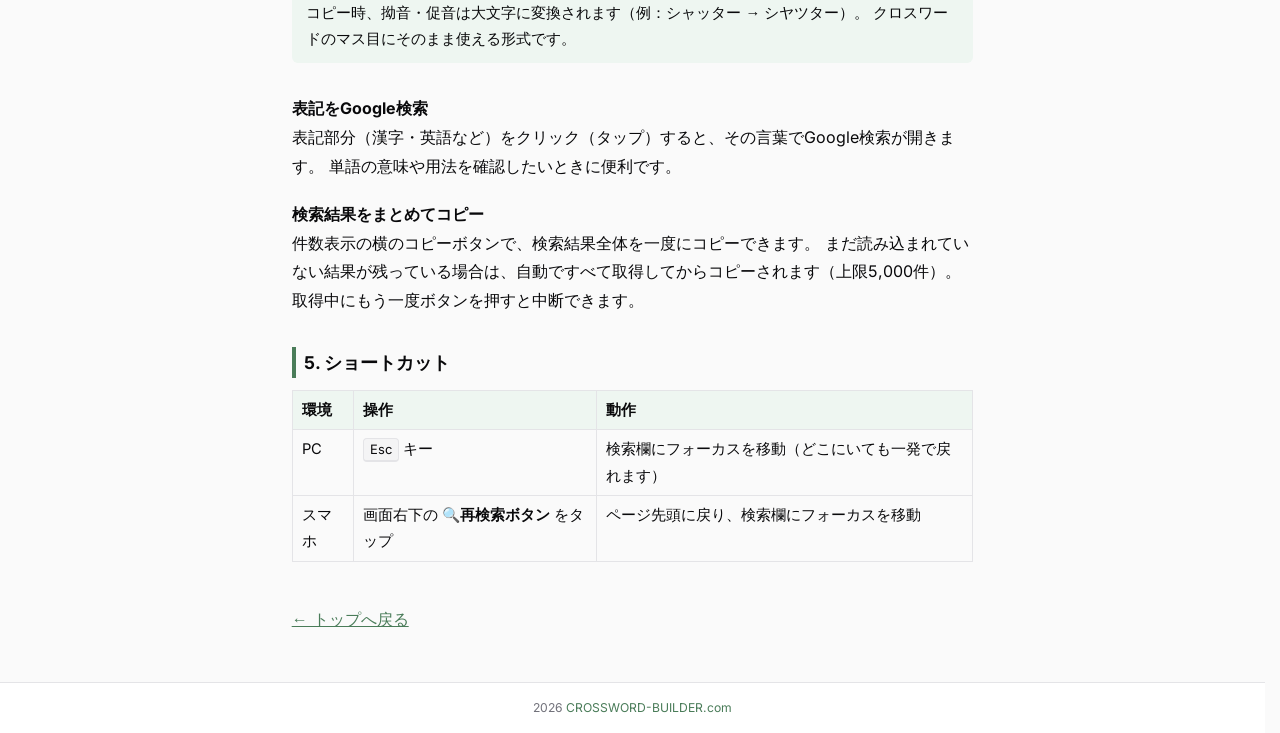
==== commit 5bc61814: "必ず含む文字で絞り込む必須文字指定を追加 Co-Authored-By: Claude Fable 5 <noreply@anthropic.com>" ====
--- a/frontend/help.html
+++ b/frontend/help.html
@@ -43,7 +43,7 @@
   <link rel="icon" type="image/png" href="favicon.png">
   <link rel="manifest" href="/manifest.webmanifest">
   <link rel="apple-touch-icon" href="/apple-touch-icon.png">
-  <link rel="stylesheet" href="style.css?v=2026061008">
+  <link rel="stylesheet" href="style.css?v=2026061010">
   <style>
     .help-main { max-width: 720px; margin: 0 auto; padding: 1.5em 1.2em 3em; line-height: 1.8; }
     .help-main h2 { font-size: 1.1em; margin-top: 1.8em; border-left: 4px solid var(--clr-primary); padding-left: 0.5em; }
@@ -125,11 +125,12 @@
     ひらがな・カタカナどちらで入力しても同じ結果になります。拗音（ャュョ）・促音（ッ）は大文字と同じ扱いです。
   </div>
 
-  <h3>除外文字</h3>
-  <p>
-    検索ボックス下の「除外文字」を開くと、結果に含めたくない文字を指定できます（最大10文字）。
-    盤面の都合で使えない文字があるときに便利です。
-    指定中は折りたたんでいても「除外: シ・ン」のようなバッジが表示されます。
+  <h3>除外文字・必須文字</h3>
+  <p>
+    検索ボックス下の「除外・必須文字」を開くと、結果に含めたくない文字（除外）と、
+    位置を問わず必ず含めたい文字（必須）をそれぞれ指定できます（各最大10文字）。
+    盤面の都合で使えない文字を避けたいときや、余っている文字を消化したいときに便利です。
+    指定中は折りたたんでいても「除外: シ・ン」「必須: カ」のようなバッジが表示されます。
   </p>
 
   <h2>2. 検索のしくみ</h2>
--- a/frontend/style.css
+++ b/frontend/style.css
@@ -515,7 +515,26 @@
   display: none;
 }
 
-#exclude-input {
+/* 除外/必須の入力行（ラベル＋入力欄） */
+.char-cond-row {
+  display: flex;
+  align-items: center;
+  gap: 8px;
+}
+
+.char-cond-row + .char-cond-row {
+  margin-top: 6px;
+}
+
+.char-cond-label {
+  flex-shrink: 0;
+  width: 2.4em;
+  font-size: .8rem;
+  font-weight: 500;
+  color: var(--muted-foreground);
+}
+
+.exclude-panel input {
   width: 100%;
   max-width: 280px;
   height: 34px;
@@ -529,13 +548,13 @@
   transition: border-color .15s, box-shadow .15s;
 }
 
-#exclude-input:focus {
+.exclude-panel input:focus {
   outline: none;
   border-color: var(--clr-primary);
   box-shadow: 0 0 0 3px var(--ring);
 }
 
-#exclude-input::placeholder {
+.exclude-panel input::placeholder {
   color: var(--clr-disabled);
   font-size: .85rem;
 }
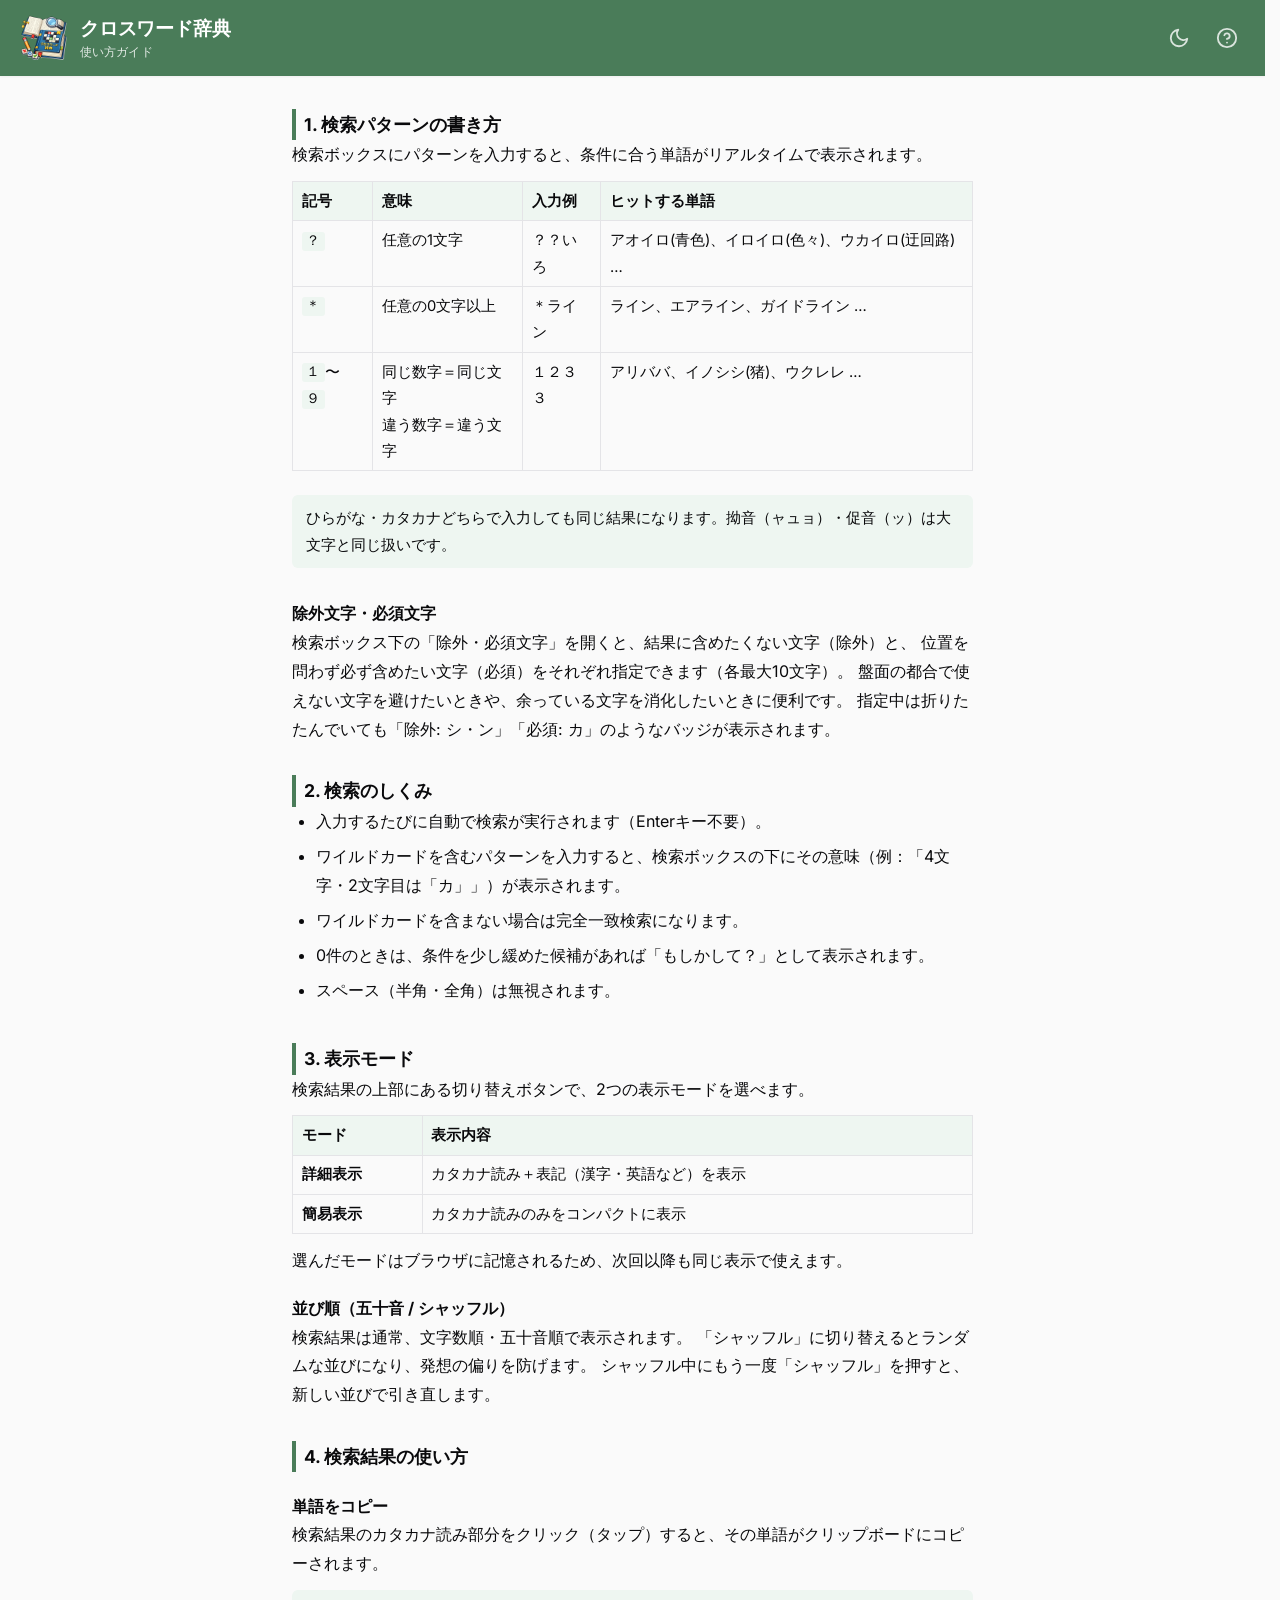
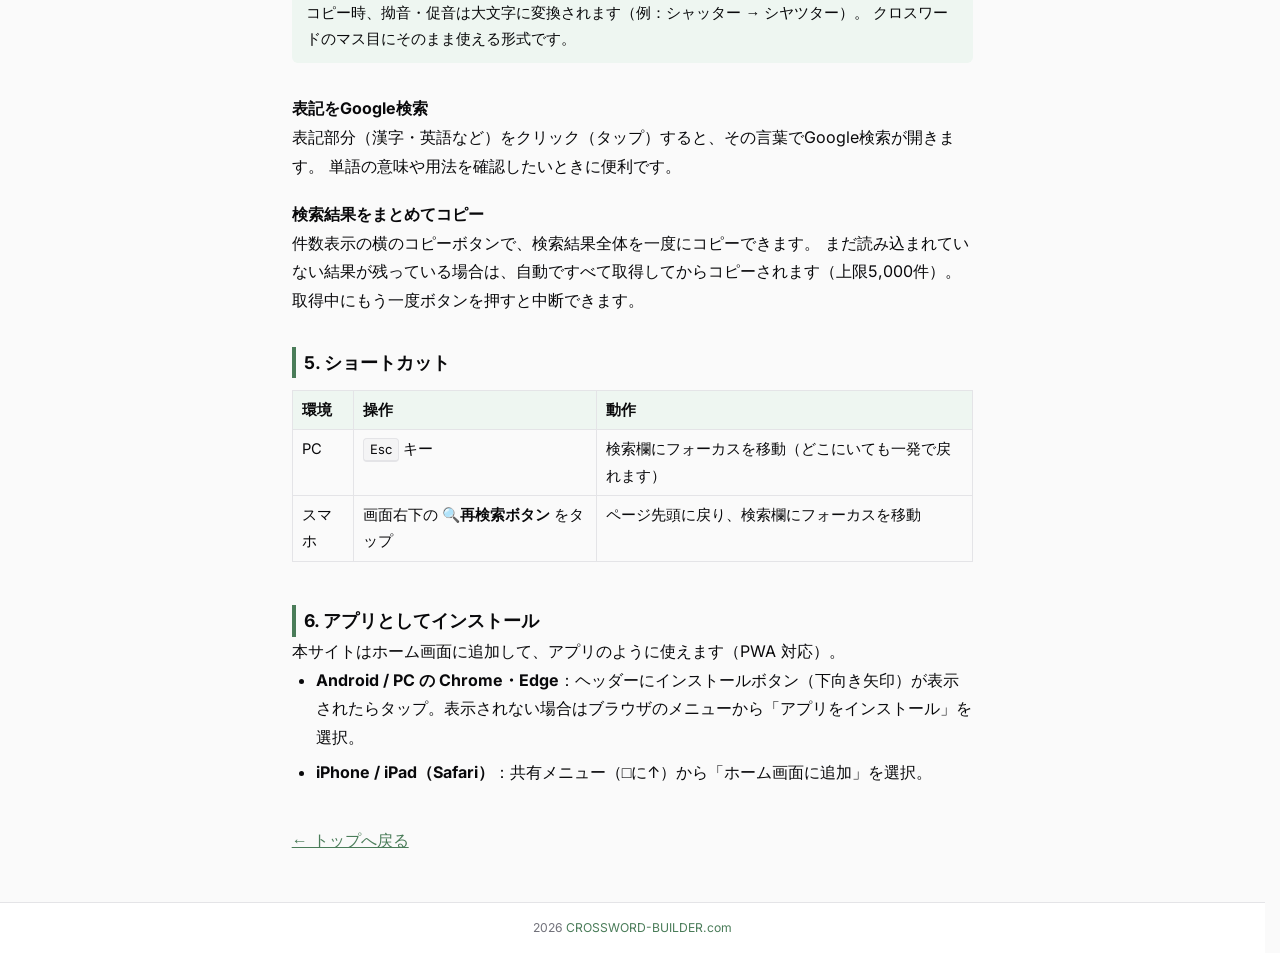
==== commit cddbc9fd: "PWAインストールボタンをヘッダーに追加 Co-Authored-By: Claude Fable 5 <noreply@anthropic.com>" ====
--- a/frontend/help.html
+++ b/frontend/help.html
@@ -43,7 +43,7 @@
   <link rel="icon" type="image/png" href="favicon.png">
   <link rel="manifest" href="/manifest.webmanifest">
   <link rel="apple-touch-icon" href="/apple-touch-icon.png">
-  <link rel="stylesheet" href="style.css?v=2026061010">
+  <link rel="stylesheet" href="style.css?v=2026061011">
   <style>
     .help-main { max-width: 720px; margin: 0 auto; padding: 1.5em 1.2em 3em; line-height: 1.8; }
     .help-main h2 { font-size: 1.1em; margin-top: 1.8em; border-left: 4px solid var(--clr-primary); padding-left: 0.5em; }
@@ -211,6 +211,15 @@
     </tbody>
   </table>
 
+  <h2>6. アプリとしてインストール</h2>
+  <p>
+    本サイトはホーム画面に追加して、アプリのように使えます（PWA 対応）。
+  </p>
+  <ul>
+    <li><strong>Android / PC の Chrome・Edge</strong>：ヘッダーにインストールボタン（下向き矢印）が表示されたらタップ。表示されない場合はブラウザのメニューから「アプリをインストール」を選択。</li>
+    <li><strong>iPhone / iPad（Safari）</strong>：共有メニュー（□に↑）から「ホーム画面に追加」を選択。</li>
+  </ul>
+
   <p class="back-link"><a href="/">← トップへ戻る</a></p>
 </main>
 
--- a/frontend/style.css
+++ b/frontend/style.css
@@ -345,6 +345,38 @@
 
 .header-theme-toggle:active {
   transform: rotate(-20deg);
+}
+
+/* PWA インストールボタン（beforeinstallprompt 発火時のみ表示） */
+.header-install-btn {
+  flex-shrink: 0;
+  display: flex;
+  align-items: center;
+  justify-content: center;
+  width: 36px;
+  height: 36px;
+  padding: 0;
+  border: none;
+  border-radius: 50%;
+  background: transparent;
+  color: #fff;
+  cursor: pointer;
+  opacity: .8;
+  transition: opacity .15s, background .15s, box-shadow .15s;
+}
+
+.header-install-btn[hidden] {
+  display: none;
+}
+
+.header-install-btn:hover {
+  opacity: 1;
+  background: rgba(255, 255, 255, .15);
+}
+
+.header-install-btn:focus-visible {
+  outline: none;
+  box-shadow: 0 0 0 3px rgba(255, 255, 255, .35);
 }
 
 /* アイコン表示切替：ライト表示時は月、ダーク表示時は太陽 */
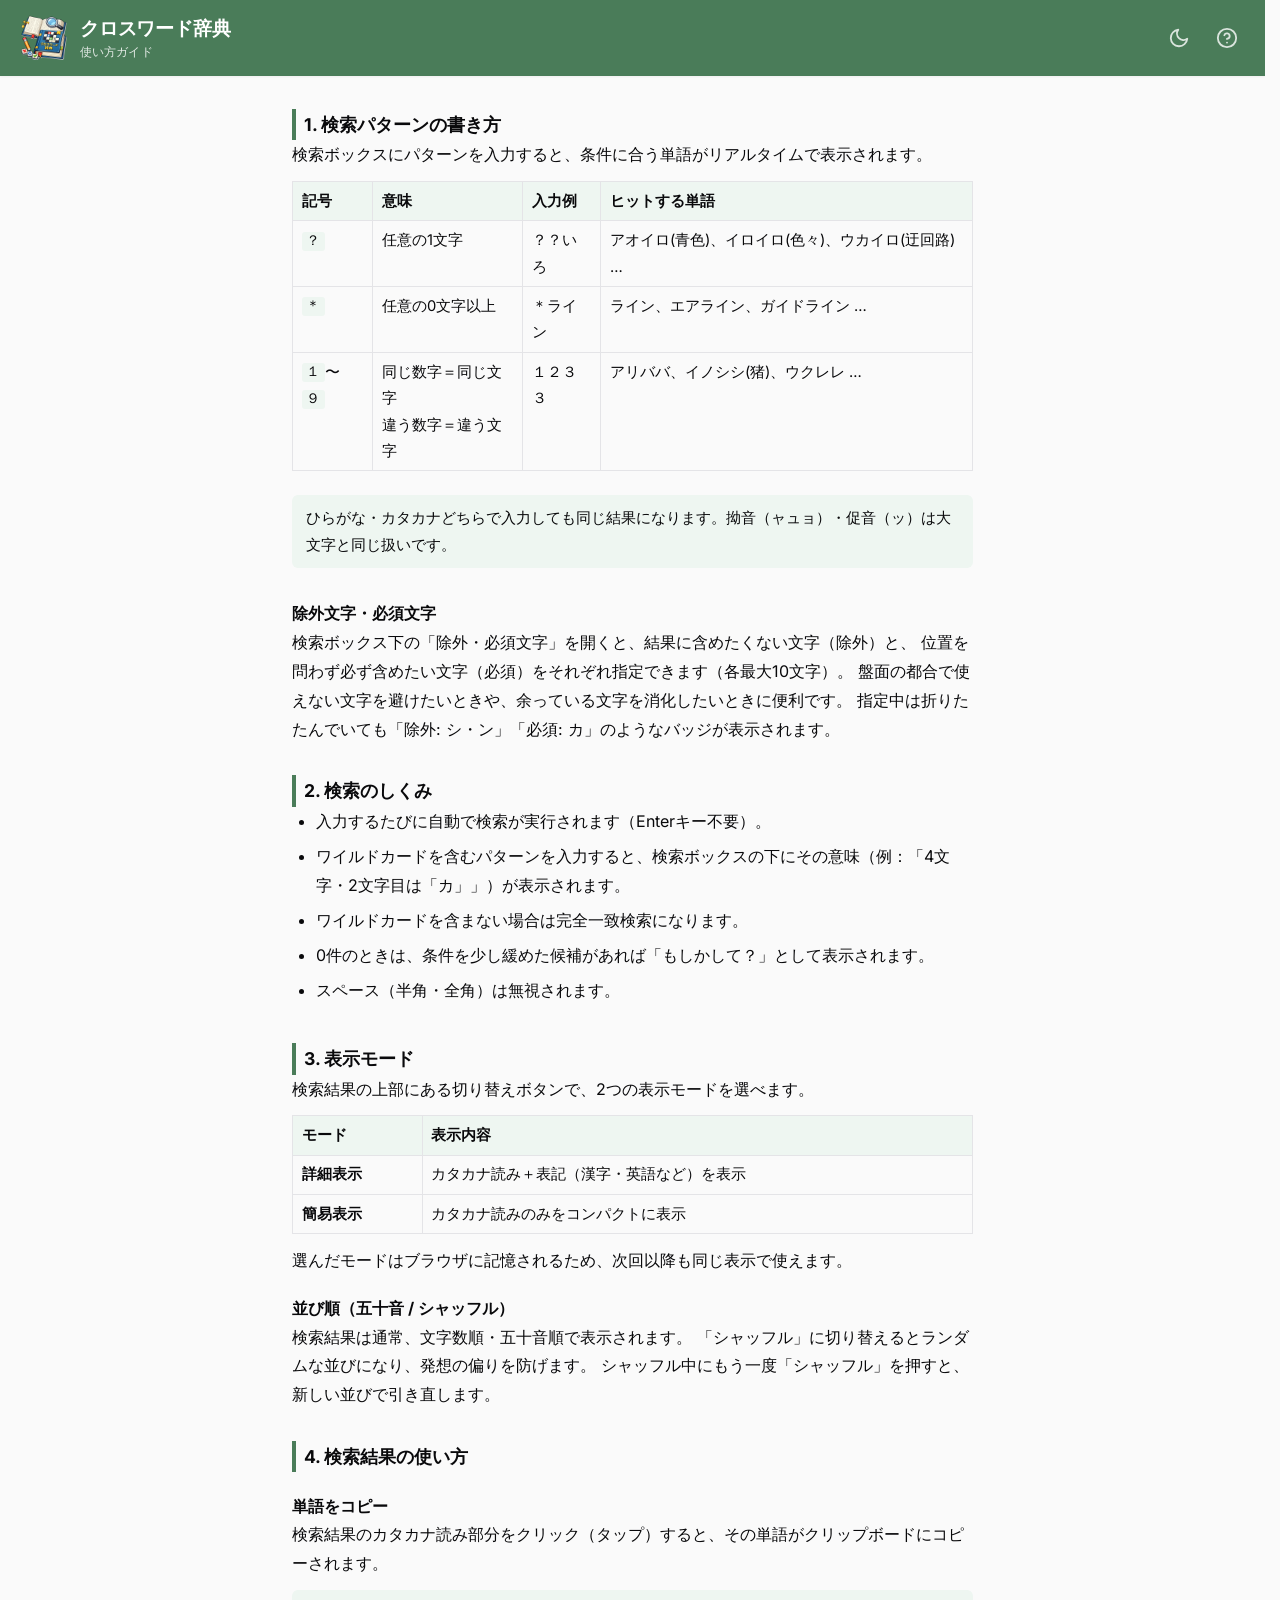
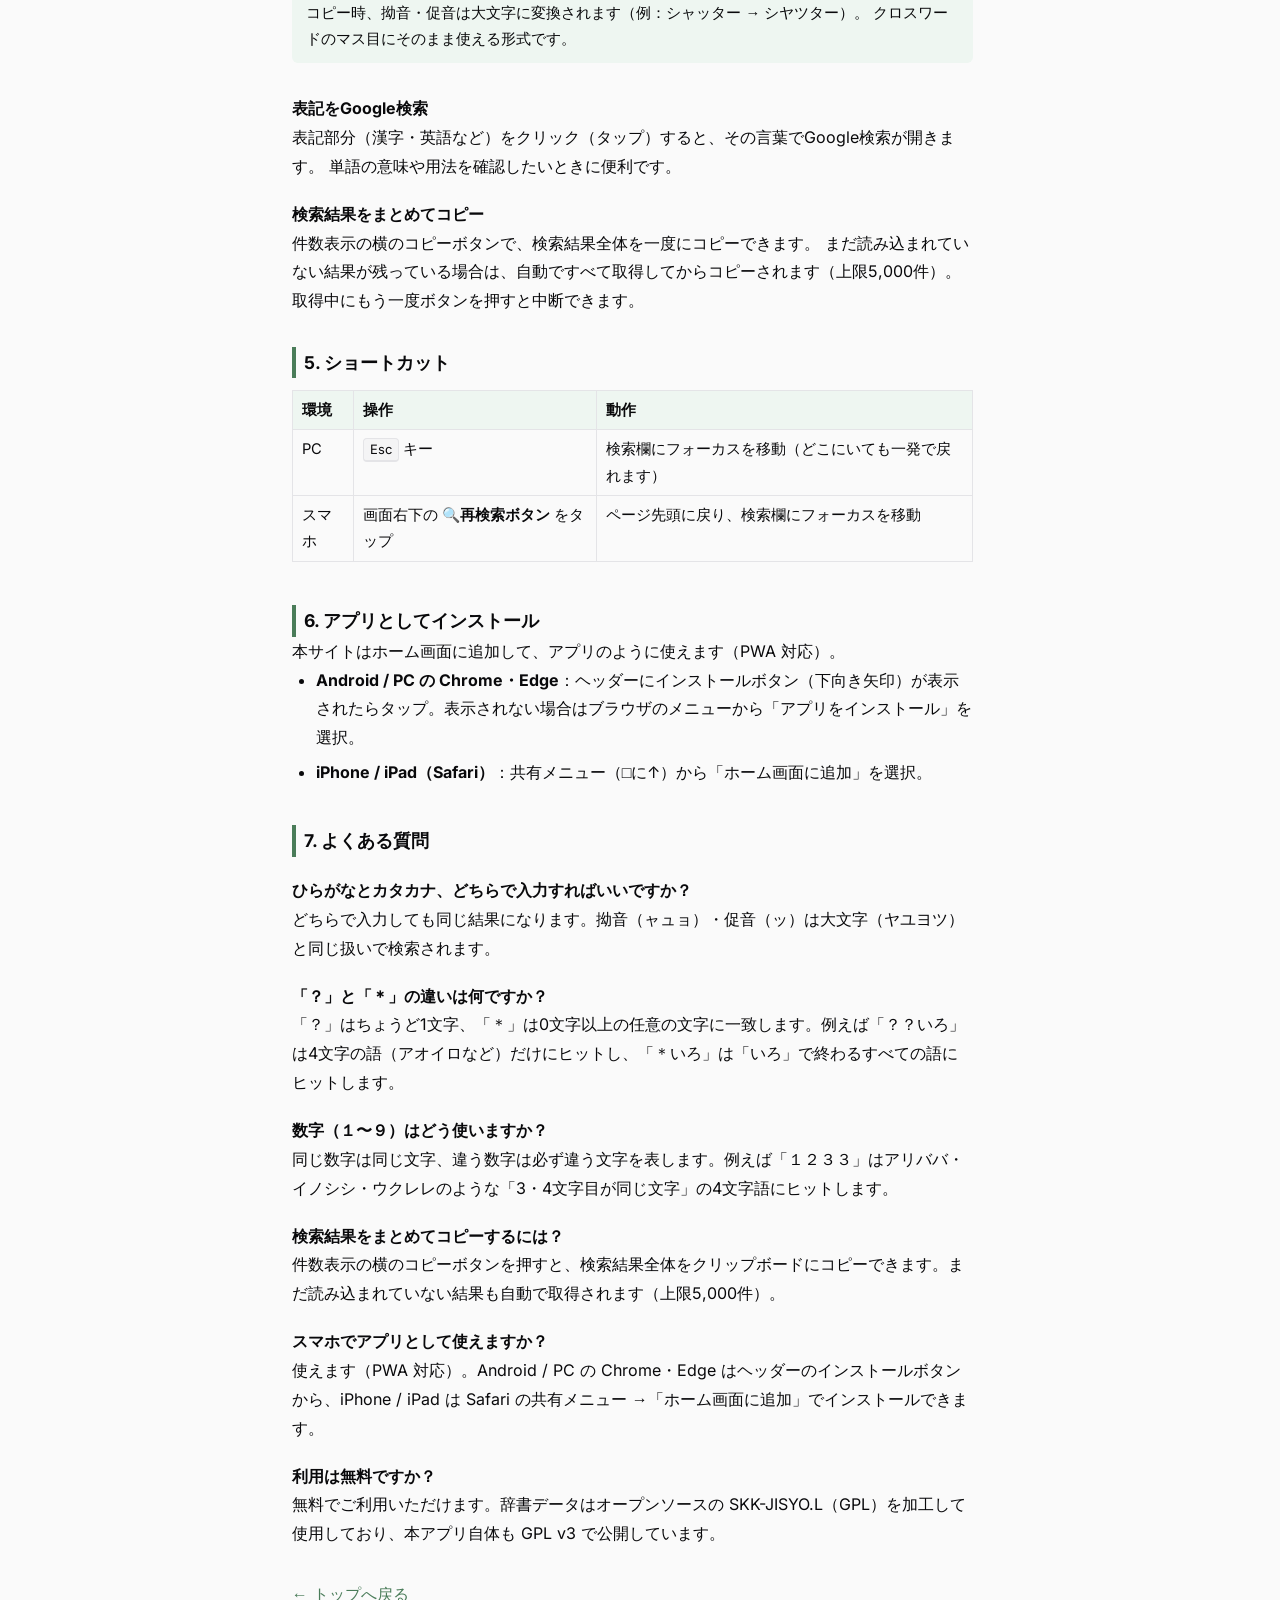
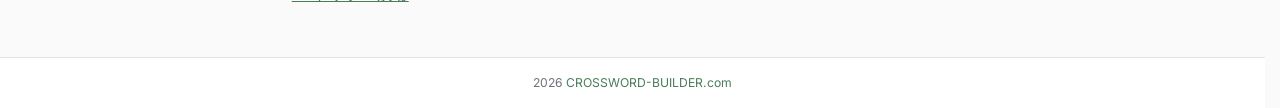
==== commit 086157fb: "JSON-LD構造化データを追加（index=WebApplication / help=FAQPage＋可視FAQセクション） Co-Authored-By: Claude Opus 4.8 <no" ====
--- a/frontend/help.html
+++ b/frontend/help.html
@@ -40,10 +40,66 @@
   <meta property="og:image:height" content="630">
   <meta name="twitter:card" content="summary_large_image">
   <meta name="twitter:image" content="https://findword.crossword-builder.com/og-image.jpg">
+  <script type="application/ld+json">
+  {
+    "@context": "https://schema.org",
+    "@type": "FAQPage",
+    "mainEntity": [
+      {
+        "@type": "Question",
+        "name": "ひらがなとカタカナ、どちらで入力すればいいですか？",
+        "acceptedAnswer": {
+          "@type": "Answer",
+          "text": "どちらで入力しても同じ結果になります。拗音（ャュョ）・促音（ッ）は大文字（ヤユヨツ）と同じ扱いで検索されます。"
+        }
+      },
+      {
+        "@type": "Question",
+        "name": "「？」と「＊」の違いは何ですか？",
+        "acceptedAnswer": {
+          "@type": "Answer",
+          "text": "「？」はちょうど1文字、「＊」は0文字以上の任意の文字に一致します。例えば「？？いろ」は4文字の語（アオイロなど）だけにヒットし、「＊いろ」は「いろ」で終わるすべての語にヒットします。"
+        }
+      },
+      {
+        "@type": "Question",
+        "name": "数字（１〜９）はどう使いますか？",
+        "acceptedAnswer": {
+          "@type": "Answer",
+          "text": "同じ数字は同じ文字、違う数字は必ず違う文字を表します。例えば「１２３３」はアリババ・イノシシ・ウクレレのような「3・4文字目が同じ文字」の4文字語にヒットします。"
+        }
+      },
+      {
+        "@type": "Question",
+        "name": "検索結果をまとめてコピーするには？",
+        "acceptedAnswer": {
+          "@type": "Answer",
+          "text": "件数表示の横のコピーボタンを押すと、検索結果全体をクリップボードにコピーできます。まだ読み込まれていない結果も自動で取得されます（上限5,000件）。"
+        }
+      },
+      {
+        "@type": "Question",
+        "name": "スマホでアプリとして使えますか？",
+        "acceptedAnswer": {
+          "@type": "Answer",
+          "text": "使えます（PWA 対応）。Android / PC の Chrome・Edge はヘッダーのインストールボタンから、iPhone / iPad は Safari の共有メニュー →「ホーム画面に追加」でインストールできます。"
+        }
+      },
+      {
+        "@type": "Question",
+        "name": "利用は無料ですか？",
+        "acceptedAnswer": {
+          "@type": "Answer",
+          "text": "無料でご利用いただけます。辞書データはオープンソースの SKK-JISYO.L（GPL）を加工して使用しており、本アプリ自体も GPL v3 で公開しています。"
+        }
+      }
+    ]
+  }
+  </script>
   <link rel="icon" type="image/png" href="favicon.png">
   <link rel="manifest" href="/manifest.webmanifest">
   <link rel="apple-touch-icon" href="/apple-touch-icon.png">
-  <link rel="stylesheet" href="style.css?v=2026061011">
+  <link rel="stylesheet" href="style.css?v=2026061102">
   <style>
     .help-main { max-width: 720px; margin: 0 auto; padding: 1.5em 1.2em 3em; line-height: 1.8; }
     .help-main h2 { font-size: 1.1em; margin-top: 1.8em; border-left: 4px solid var(--clr-primary); padding-left: 0.5em; }
@@ -220,6 +276,26 @@
     <li><strong>iPhone / iPad（Safari）</strong>：共有メニュー（□に↑）から「ホーム画面に追加」を選択。</li>
   </ul>
 
+  <h2>7. よくある質問</h2>
+
+  <h3>ひらがなとカタカナ、どちらで入力すればいいですか？</h3>
+  <p>どちらで入力しても同じ結果になります。拗音（ャュョ）・促音（ッ）は大文字（ヤユヨツ）と同じ扱いで検索されます。</p>
+
+  <h3>「？」と「＊」の違いは何ですか？</h3>
+  <p>「？」はちょうど1文字、「＊」は0文字以上の任意の文字に一致します。例えば「？？いろ」は4文字の語（アオイロなど）だけにヒットし、「＊いろ」は「いろ」で終わるすべての語にヒットします。</p>
+
+  <h3>数字（１〜９）はどう使いますか？</h3>
+  <p>同じ数字は同じ文字、違う数字は必ず違う文字を表します。例えば「１２３３」はアリババ・イノシシ・ウクレレのような「3・4文字目が同じ文字」の4文字語にヒットします。</p>
+
+  <h3>検索結果をまとめてコピーするには？</h3>
+  <p>件数表示の横のコピーボタンを押すと、検索結果全体をクリップボードにコピーできます。まだ読み込まれていない結果も自動で取得されます（上限5,000件）。</p>
+
+  <h3>スマホでアプリとして使えますか？</h3>
+  <p>使えます（PWA 対応）。Android / PC の Chrome・Edge はヘッダーのインストールボタンから、iPhone / iPad は Safari の共有メニュー →「ホーム画面に追加」でインストールできます。</p>
+
+  <h3>利用は無料ですか？</h3>
+  <p>無料でご利用いただけます。辞書データはオープンソースの SKK-JISYO.L（GPL）を加工して使用しており、本アプリ自体も GPL v3 で公開しています。</p>
+
   <p class="back-link"><a href="/">← トップへ戻る</a></p>
 </main>
 
--- a/frontend/style.css
+++ b/frontend/style.css
@@ -1319,50 +1319,72 @@
   color: var(--clr-muted);
 }
 
-.legend {
-  margin: 0;
-  padding: 12px 14px;
+/* タップでそのまま試せる検索例（shadcn Card + outline button 寄せ） */
+.guide-examples {
   width: 100%;
   max-width: 360px;
+  display: flex;
+  flex-direction: column;
+  gap: 8px;
+}
+
+.guide-example {
+  display: flex;
+  align-items: center;
+  gap: 12px;
+  width: 100%;
+  padding: 10px 14px;
   background: var(--card);
   border: 1px solid var(--border);
   border-radius: var(--radius);
   box-shadow: var(--shadow-xs);
-  display: flex;
-  flex-direction: column;
-  gap: 8px;
-}
-
-.legend-item {
-  display: flex;
-  align-items: center;
-  gap: 10px;
-}
-
-.legend-item dt {
+  font-family: inherit;
+  text-align: left;
+  cursor: pointer;
+  user-select: none;
+  -webkit-tap-highlight-color: transparent;
+  transition: background .12s, border-color .12s, box-shadow .12s;
+}
+
+.guide-example:hover {
+  background: var(--accent);
+  border-color: var(--clr-primary);
+}
+
+.guide-example:focus-visible {
+  outline: none;
+  box-shadow: 0 0 0 3px var(--ring);
+}
+
+.guide-example code {
   flex: 0 0 auto;
-}
-
-.legend-item dt code {
-  display: inline-block;
-  min-width: 52px;
-  box-sizing: border-box;
-  text-align: center;
   background: var(--clr-code-bg);
   color: var(--clr-code-accent);
-  font-size: .8rem;
+  font-size: .95rem;
   font-weight: 700;
-  padding: 2px 8px;
+  padding: 3px 8px;
   border-radius: var(--radius-sm);
   font-family: inherit;
   letter-spacing: .02em;
 }
 
-.legend-item dd {
-  margin: 0;
-  font-size: .88rem;
+.guide-example-desc {
+  display: flex;
+  flex-direction: column;
+  gap: 1px;
+  min-width: 0;
+}
+
+.guide-example-meaning {
+  font-size: .85rem;
+  color: var(--clr-text);
+  line-height: 1.4;
+}
+
+.guide-example-hits {
+  font-size: .78rem;
   color: var(--clr-muted);
-  line-height: 1.5;
+  line-height: 1.4;
 }
 
 .guide-note {
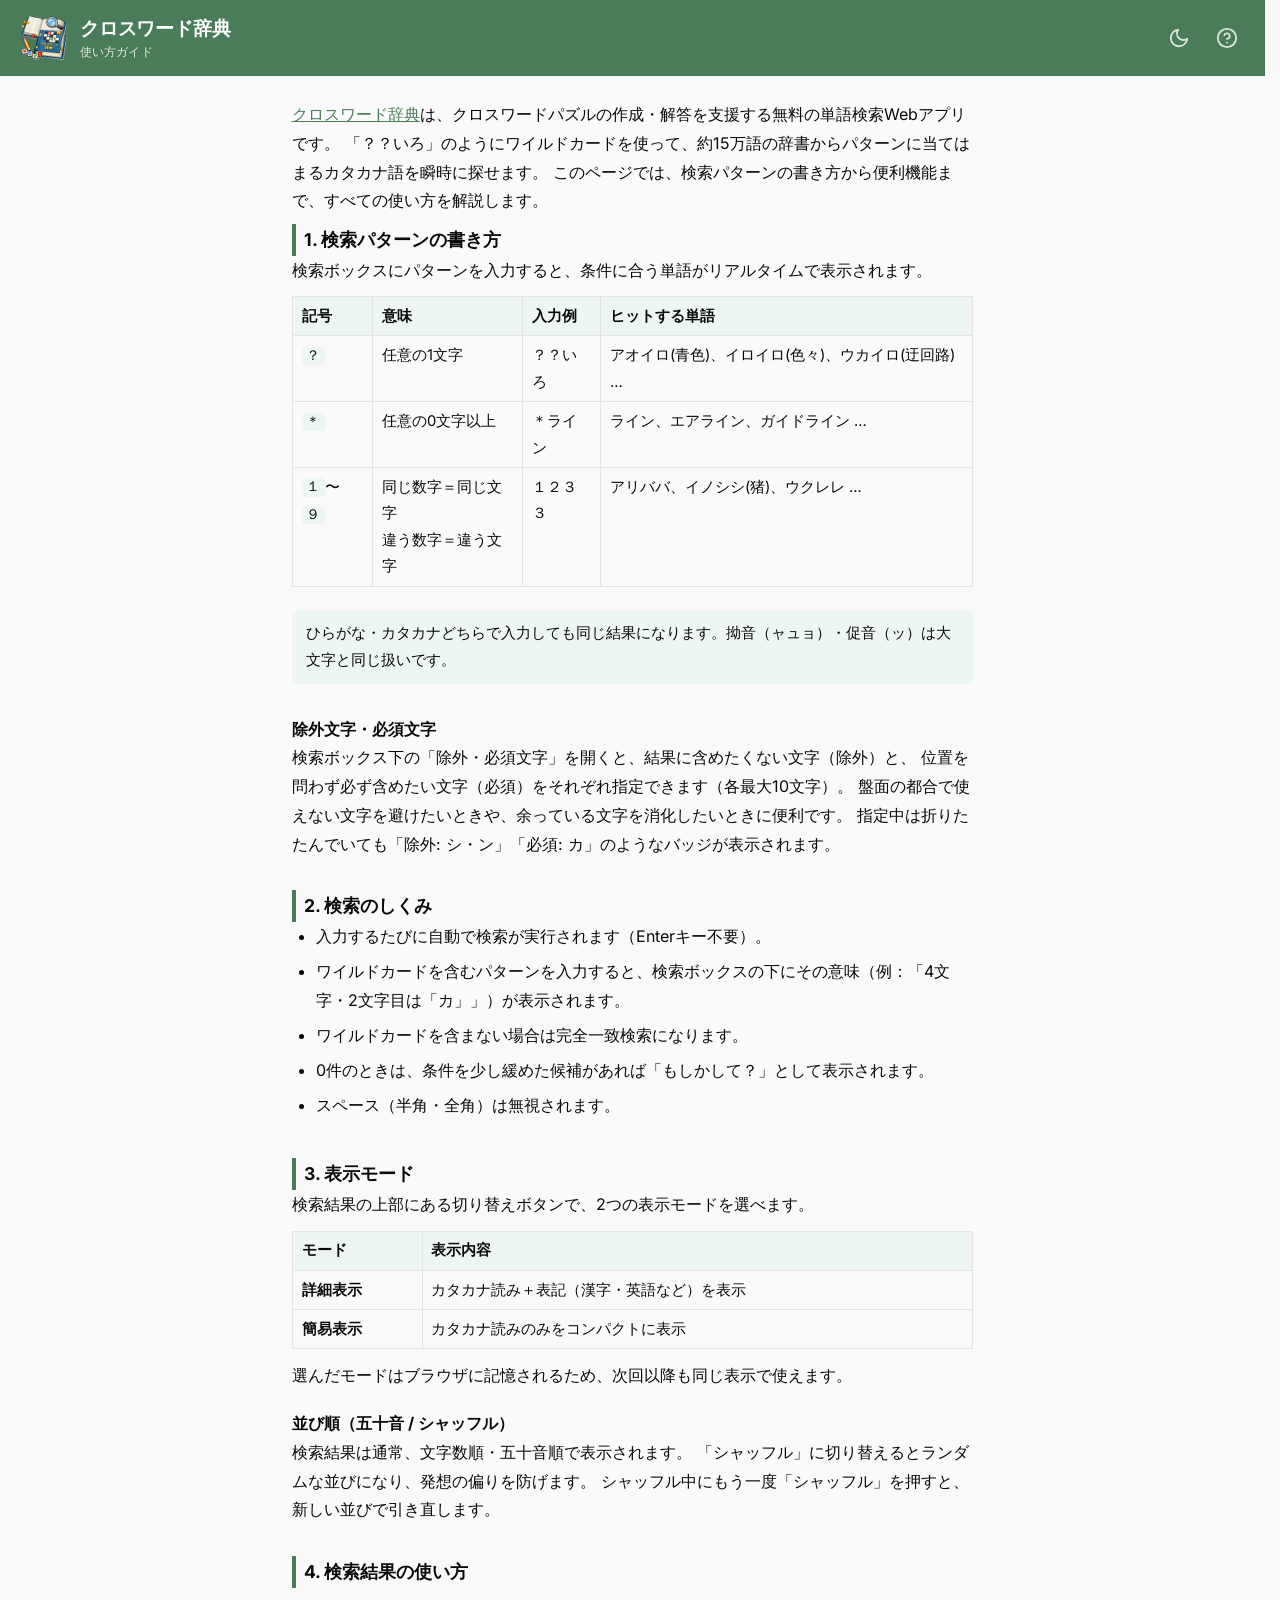
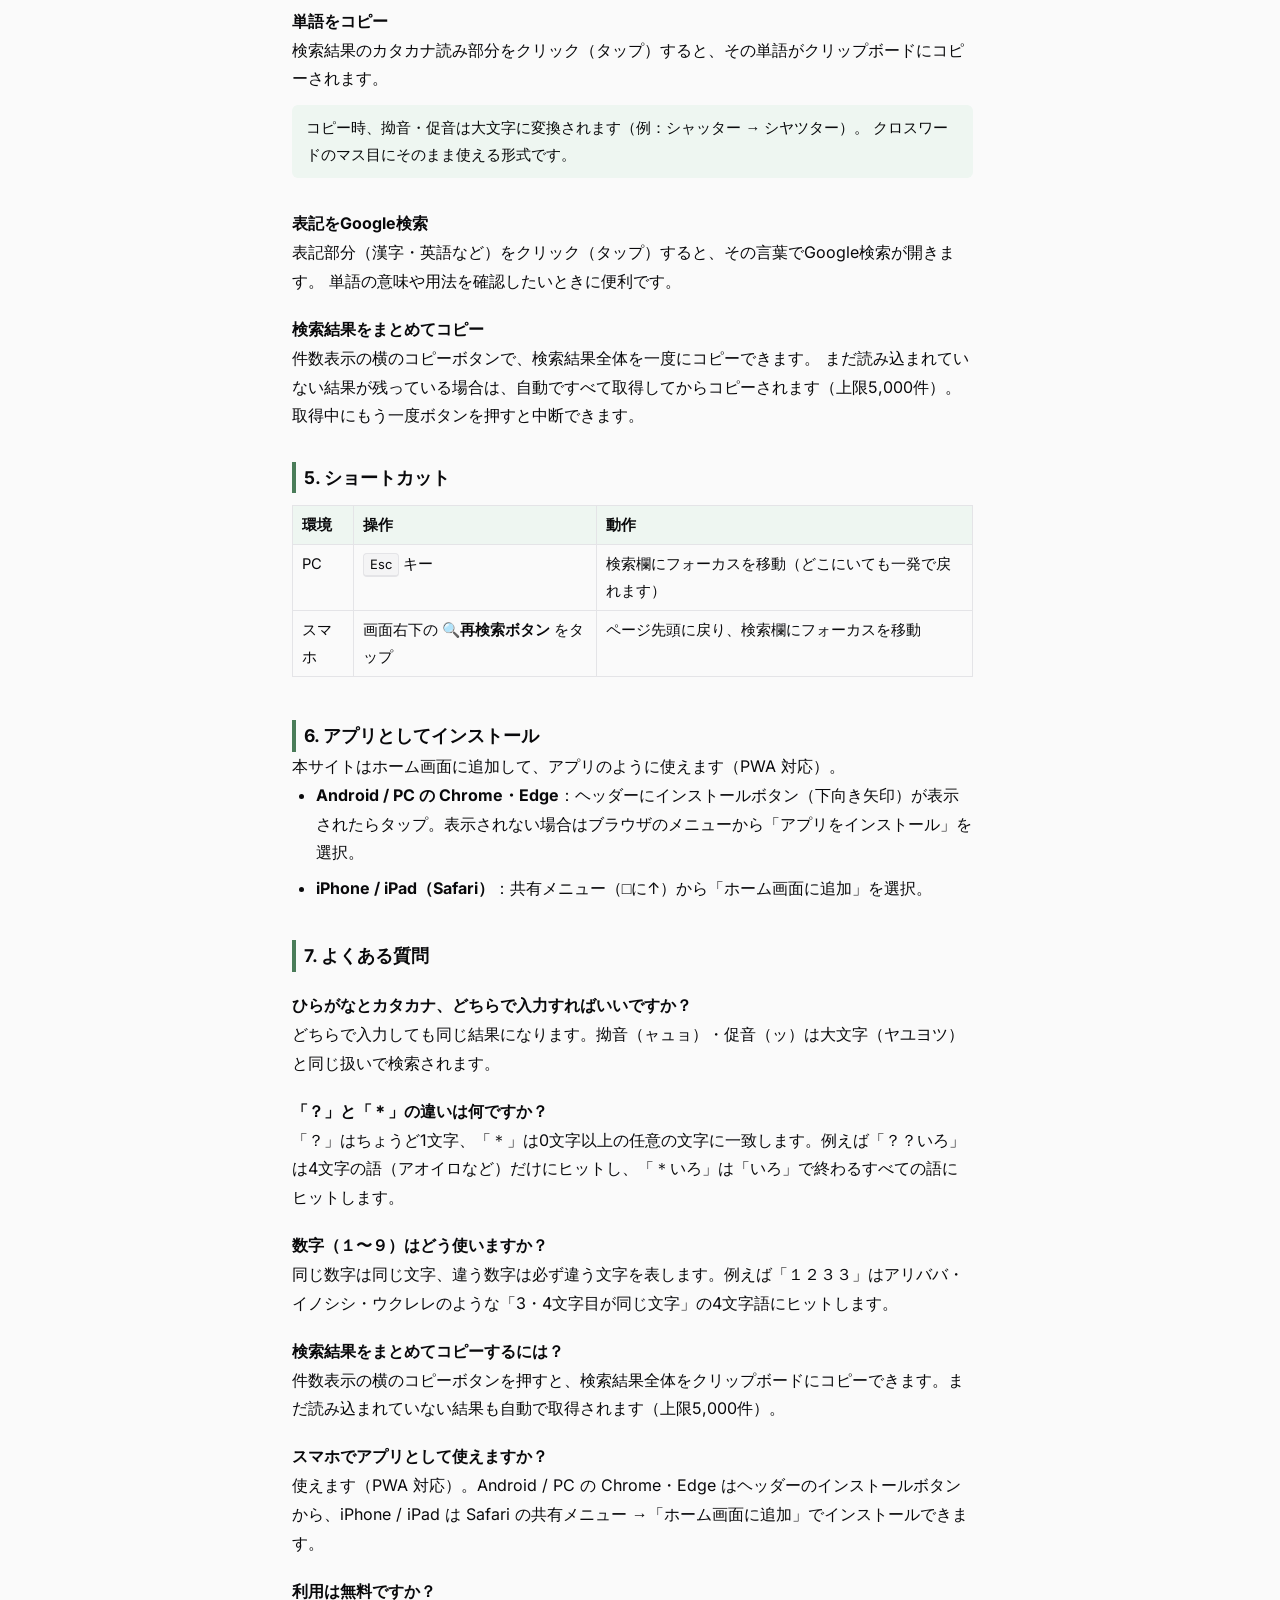
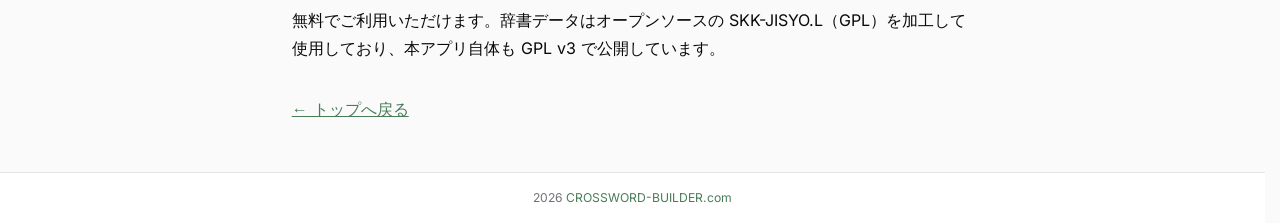
==== commit f8dd9189: "help.htmlをSEO対応：noindex解除・キーワードタイトル・description/canonical・導入文を追加 Co-Authored-By: Claude Opus 4.8 <no" ====
--- a/frontend/help.html
+++ b/frontend/help.html
@@ -26,12 +26,14 @@
       });
     })();
   </script>
-  <meta name="robots" content="noindex,follow">
-  <title>使い方ガイド｜クロスワード辞典</title>
+  <meta name="robots" content="index,follow">
+  <title>クロスワード単語検索の使い方｜クロスワード辞典</title>
+  <meta name="description" content="クロスワード作成・解答に便利な単語検索アプリ「クロスワード辞典」の使い方ガイド。ワイルドカード（？・＊・数字）の検索パターンから、除外・必須文字、シャッフル、まとめてコピーまで全機能を解説します。">
+  <link rel="canonical" href="https://findword.crossword-builder.com/help.html">
   <meta property="og:type" content="article">
   <meta property="og:url" content="https://findword.crossword-builder.com/help.html">
-  <meta property="og:title" content="使い方ガイド｜クロスワード辞典">
-  <meta property="og:description" content="クロスワード辞典の検索方法・操作ガイド。">
+  <meta property="og:title" content="クロスワード単語検索の使い方｜クロスワード辞典">
+  <meta property="og:description" content="ワイルドカード（？・＊・数字）での検索方法から除外・必須文字、まとめてコピーまで、クロスワード辞典の全機能を解説。">
   <meta property="og:locale" content="ja_JP">
   <meta property="og:site_name" content="クロスワード辞典">
   <meta property="og:image" content="https://findword.crossword-builder.com/og-image.jpg">
@@ -99,7 +101,7 @@
   <link rel="icon" type="image/png" href="favicon.png">
   <link rel="manifest" href="/manifest.webmanifest">
   <link rel="apple-touch-icon" href="/apple-touch-icon.png">
-  <link rel="stylesheet" href="style.css?v=2026061102">
+  <link rel="stylesheet" href="style.css?v=2026061103">
   <style>
     .help-main { max-width: 720px; margin: 0 auto; padding: 1.5em 1.2em 3em; line-height: 1.8; }
     .help-main h2 { font-size: 1.1em; margin-top: 1.8em; border-left: 4px solid var(--clr-primary); padding-left: 0.5em; }
@@ -141,6 +143,12 @@
 
 <main class="help-main">
 
+  <p>
+    <a href="/">クロスワード辞典</a>は、クロスワードパズルの作成・解答を支援する無料の単語検索Webアプリです。
+    「？？いろ」のようにワイルドカードを使って、約15万語の辞書からパターンに当てはまるカタカナ語を瞬時に探せます。
+    このページでは、検索パターンの書き方から便利機能まで、すべての使い方を解説します。
+  </p>
+
   <h2>1. 検索パターンの書き方</h2>
   <p>検索ボックスにパターンを入力すると、条件に合う単語がリアルタイムで表示されます。</p>
 
